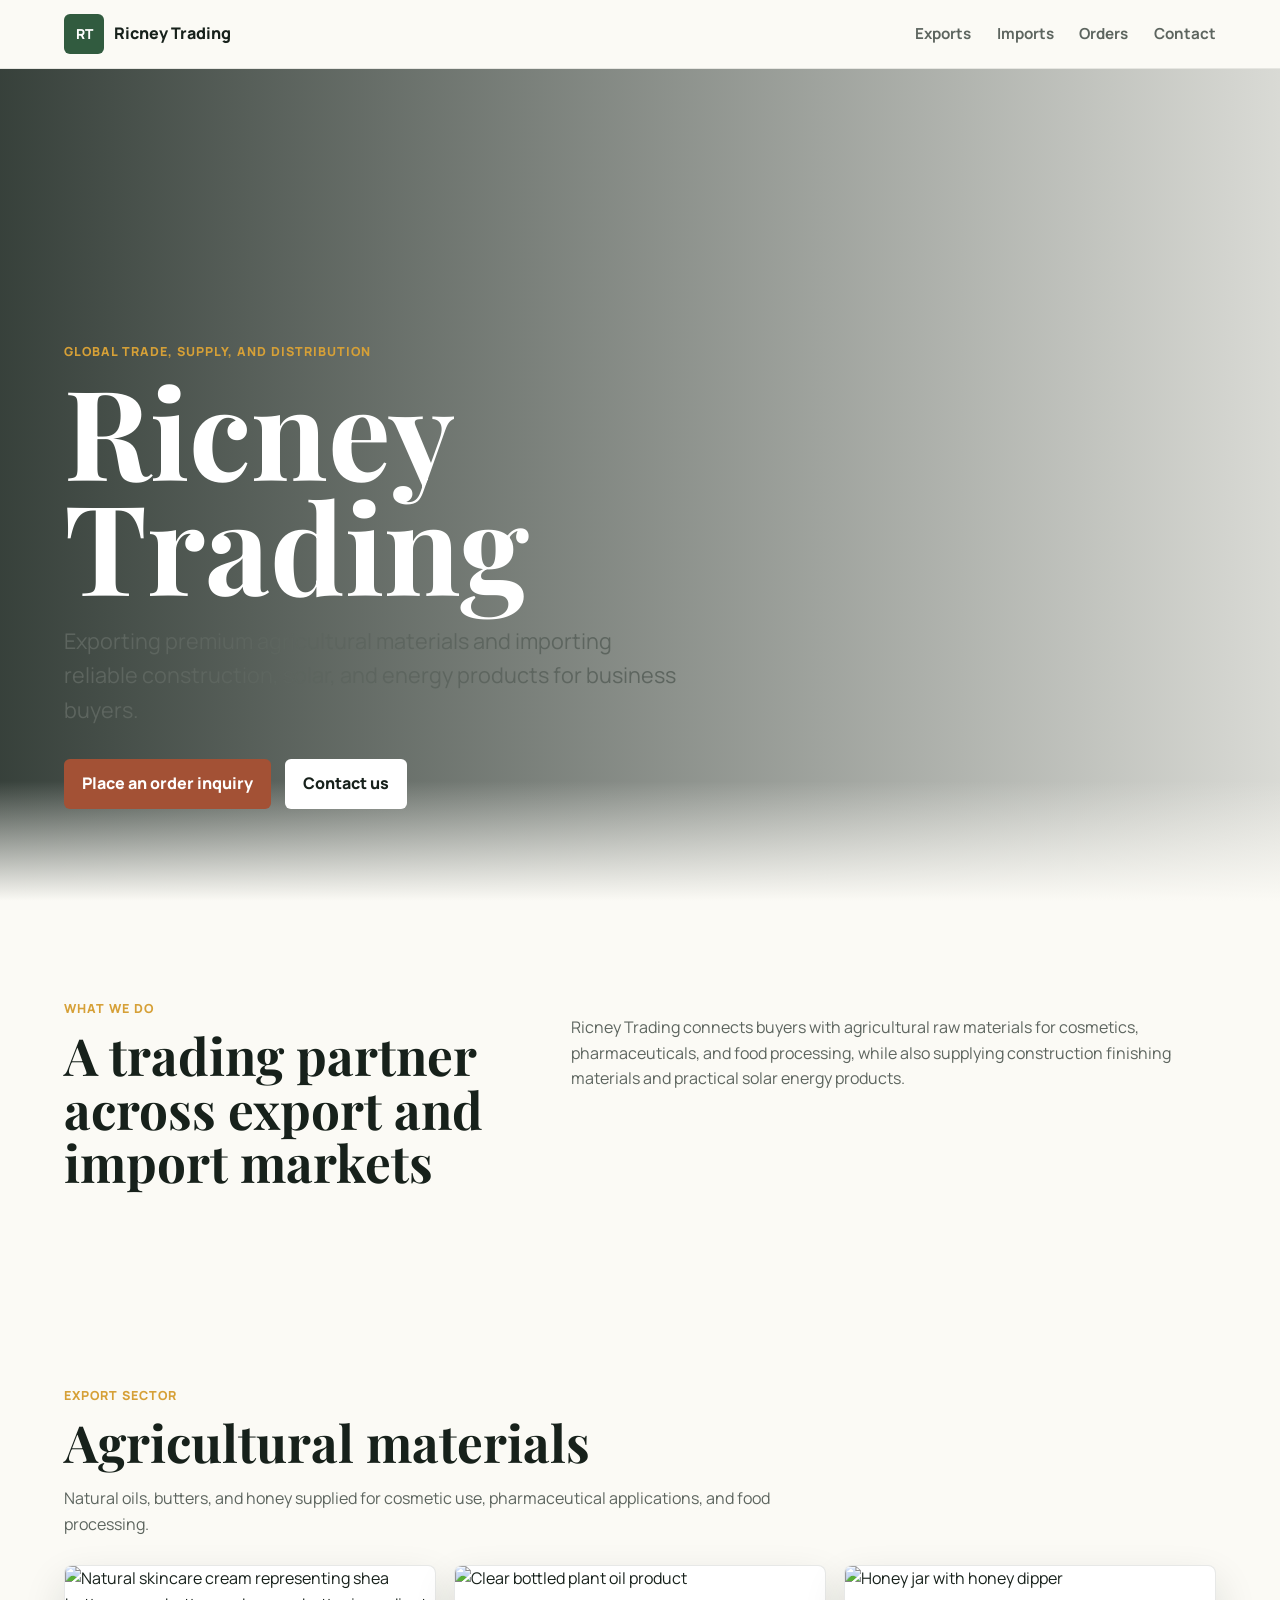
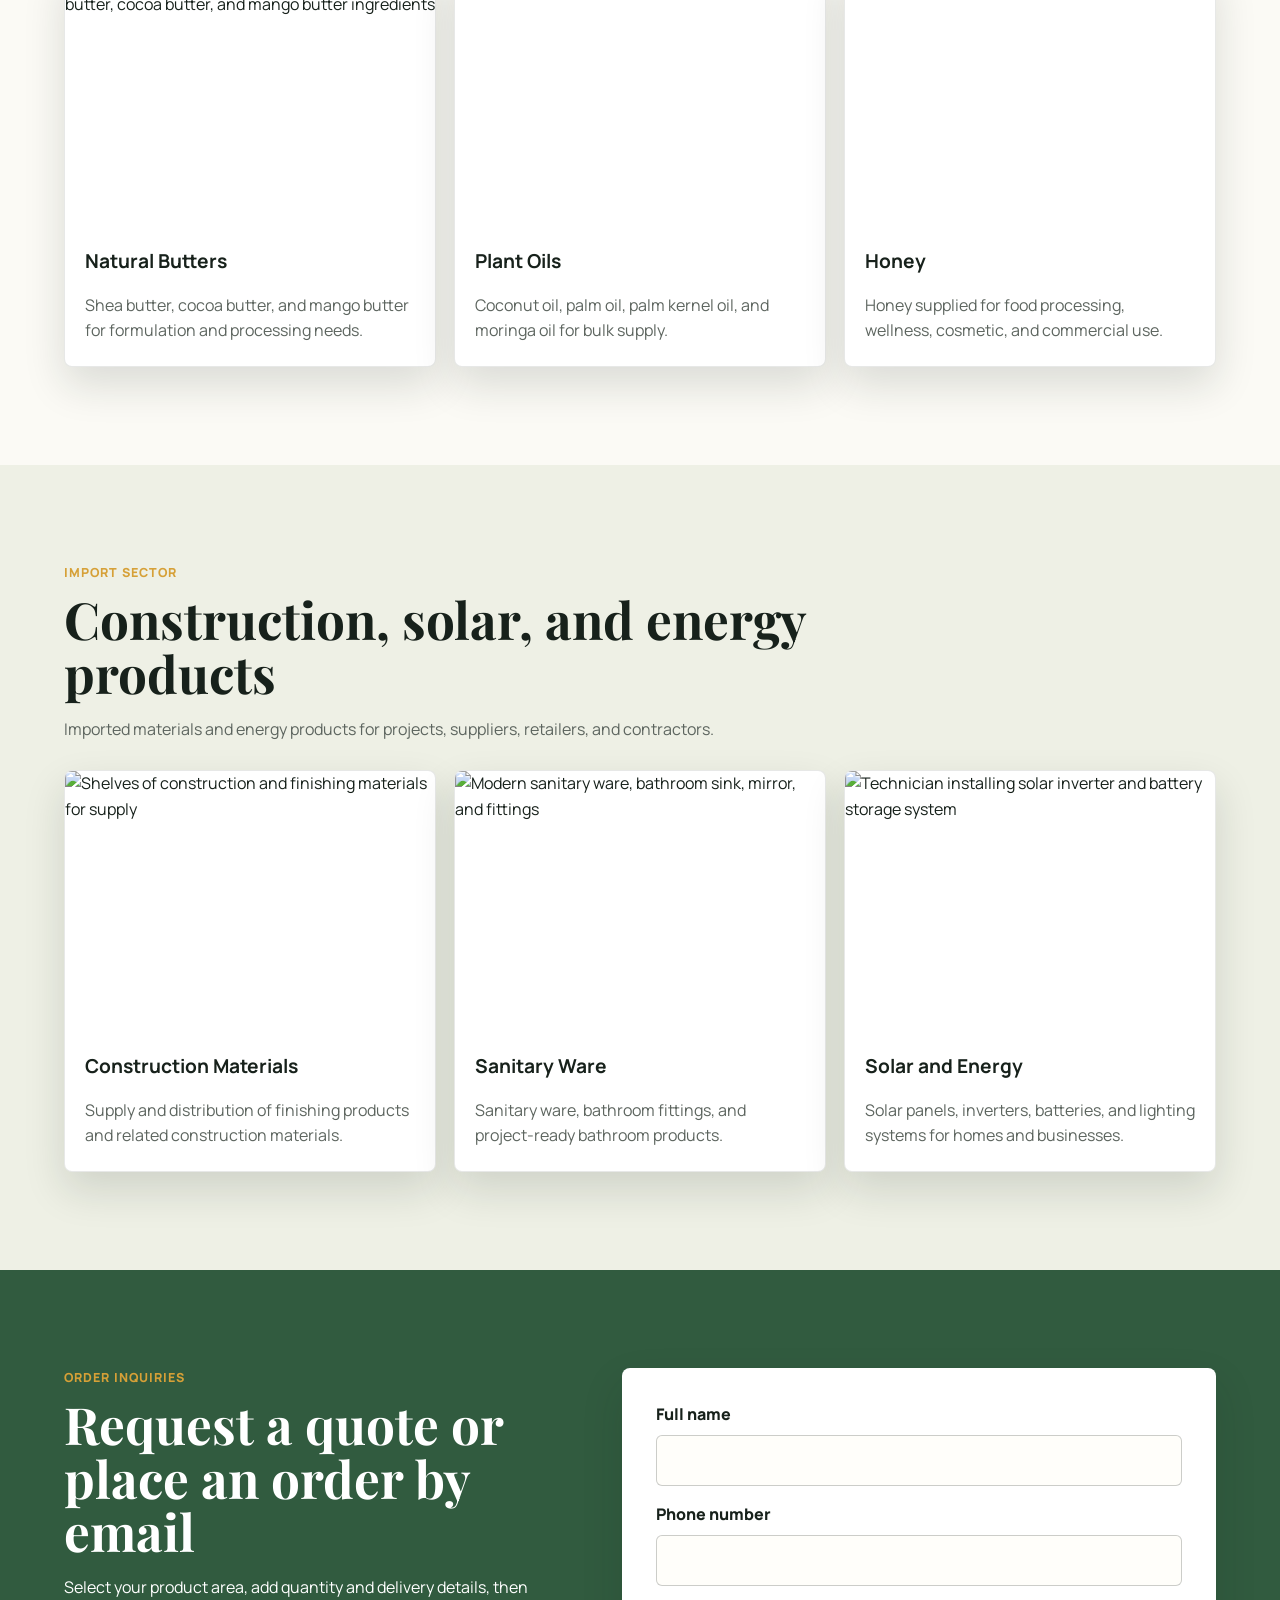
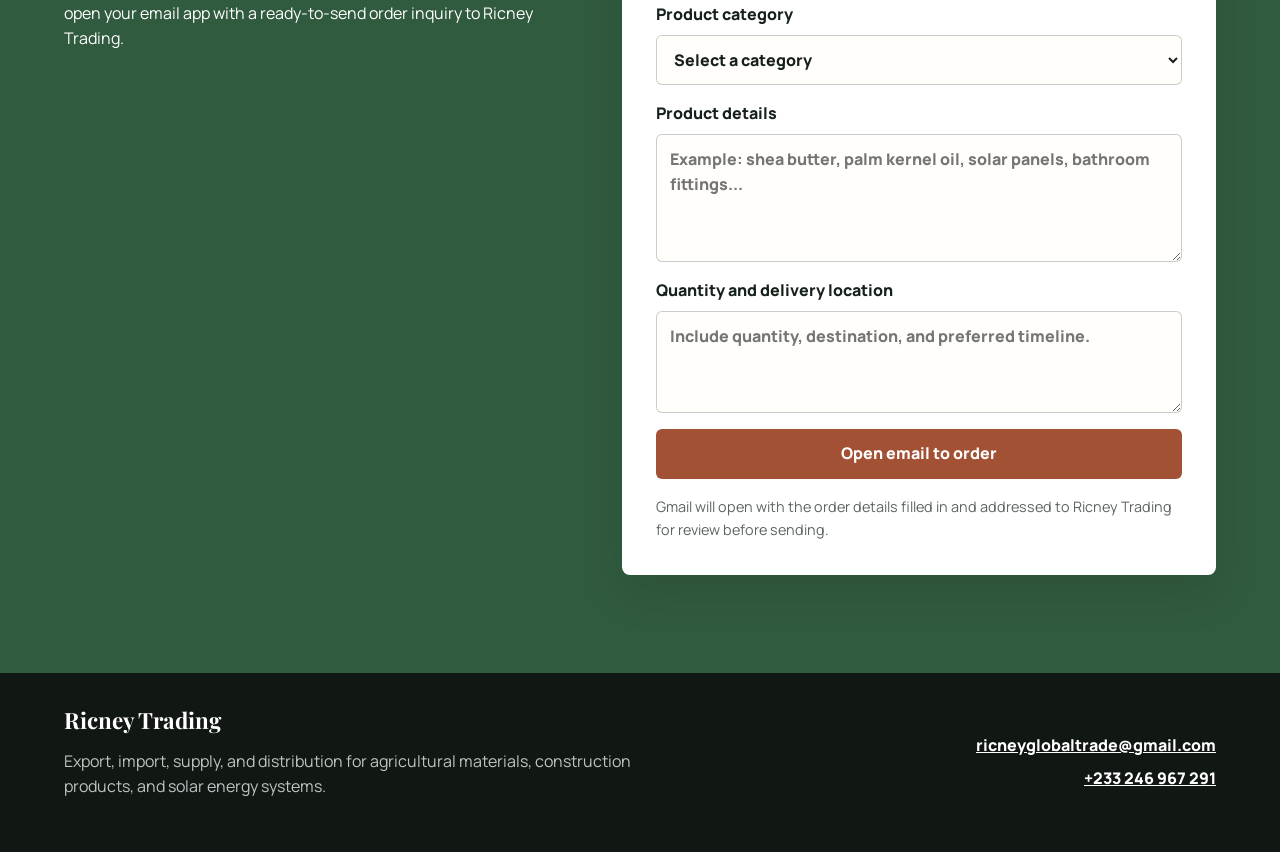
==== index.html @ be46fd71 "Add files via upload" ====
<!DOCTYPE html>
<html lang="en">
<head>
  <meta charset="UTF-8">
  <meta name="viewport" content="width=device-width, initial-scale=1.0">
  <title>Ricney Trading | Global Export and Import Supply</title>
  <meta name="description" content="Ricney Trading exports agricultural materials and imports construction, solar, and energy products. Contact us to place supply orders.">
  <link rel="preconnect" href="https://fonts.googleapis.com">
  <link rel="preconnect" href="https://fonts.gstatic.com" crossorigin>
  <link rel="preconnect" href="https://images.pexels.com">
  <link href="https://fonts.googleapis.com/css2?family=Manrope:wght@400;600;700;800&family=Playfair+Display:wght@700;800&display=swap" rel="stylesheet">
  <link rel="stylesheet" href="styles.css">
</head>
<body>
  <header class="site-header">
    <a class="brand" href="index.html#home" aria-label="Ricney Trading home">
      <span class="brand-mark">RT</span>
      <span>Ricney Trading</span>
    </a>
    <nav class="main-nav" aria-label="Primary navigation">
      <a href="index.html#exports">Exports</a>
      <a href="index.html#imports">Imports</a>
      <a href="index.html#orders">Orders</a>
      <a href="contact.html">Contact</a>
    </nav>
  </header>

  <main>
    <section class="hero" id="home">
      <div class="hero-media" aria-hidden="true"></div>
      <div class="hero-content">
        <p class="eyebrow">Global trade, supply, and distribution</p>
        <h1>Ricney Trading</h1>
        <p class="hero-copy">Exporting premium agricultural materials and importing reliable construction, solar, and energy products for business buyers.</p>
        <div class="hero-actions">
          <a class="button primary" href="#orders">Place an order inquiry</a>
          <a class="button secondary" href="contact.html">Contact us</a>
        </div>
      </div>
    </section>

    <section class="section intro" aria-labelledby="about-title">
      <div>
        <p class="eyebrow">What we do</p>
        <h2 id="about-title">A trading partner across export and import markets</h2>
      </div>
      <p>Ricney Trading connects buyers with agricultural raw materials for cosmetics, pharmaceuticals, and food processing, while also supplying construction finishing materials and practical solar energy products.</p>
    </section>

    <section class="section product-section" id="exports" aria-labelledby="exports-title">
      <div class="section-heading">
        <p class="eyebrow">Export sector</p>
        <h2 id="exports-title">Agricultural materials</h2>
        <p>Natural oils, butters, and honey supplied for cosmetic use, pharmaceutical applications, and food processing.</p>
      </div>
      <div class="product-grid">
        <article class="product-card">
          <img src="https://images.pexels.com/photos/7038144/pexels-photo-7038144.jpeg?auto=compress&cs=tinysrgb&w=900&h=650&fit=crop" alt="Natural skincare cream representing shea butter, cocoa butter, and mango butter ingredients">
          <h3>Natural Butters</h3>
          <p>Shea butter, cocoa butter, and mango butter for formulation and processing needs.</p>
        </article>
        <article class="product-card">
          <img class="product-image product-image-oil" src="assets/plant-oil.jpg" alt="Clear bottled plant oil product">
          <h3>Plant Oils</h3>
          <p>Coconut oil, palm oil, palm kernel oil, and moringa oil for bulk supply.</p>
        </article>
        <article class="product-card">
          <img class="product-image product-image-honey" src="assets/honey.jpg" alt="Honey jar with honey dipper">
          <h3>Honey</h3>
          <p>Honey supplied for food processing, wellness, cosmetic, and commercial use.</p>
        </article>
      </div>
    </section>

    <section class="section product-section import-band" id="imports" aria-labelledby="imports-title">
      <div class="section-heading">
        <p class="eyebrow">Import sector</p>
        <h2 id="imports-title">Construction, solar, and energy products</h2>
        <p>Imported materials and energy products for projects, suppliers, retailers, and contractors.</p>
      </div>
      <div class="product-grid">
        <article class="product-card">
          <img src="https://images.pexels.com/photos/10284048/pexels-photo-10284048.jpeg?auto=compress&cs=tinysrgb&w=900&h=650&fit=crop" alt="Shelves of construction and finishing materials for supply">
          <h3>Construction Materials</h3>
          <p>Supply and distribution of finishing products and related construction materials.</p>
        </article>
        <article class="product-card">
          <img src="https://images.pexels.com/photos/8134815/pexels-photo-8134815.jpeg?auto=compress&cs=tinysrgb&w=900&h=650&fit=crop" alt="Modern sanitary ware, bathroom sink, mirror, and fittings">
          <h3>Sanitary Ware</h3>
          <p>Sanitary ware, bathroom fittings, and project-ready bathroom products.</p>
        </article>
        <article class="product-card">
          <img src="https://images.pexels.com/photos/33751638/pexels-photo-33751638.jpeg?auto=compress&cs=tinysrgb&w=900&h=650&fit=crop" alt="Technician installing solar inverter and battery storage system">
          <h3>Solar and Energy</h3>
          <p>Solar panels, inverters, batteries, and lighting systems for homes and businesses.</p>
        </article>
      </div>
    </section>

    <section class="section order-section" id="orders" aria-labelledby="orders-title">
      <div class="order-copy">
        <p class="eyebrow">Order inquiries</p>
        <h2 id="orders-title">Request a quote or place an order by email</h2>
        <p>Select your product area, add quantity and delivery details, then open your email app with a ready-to-send order inquiry to Ricney Trading.</p>
      </div>
      <form class="order-form" id="orderForm">
        <label>
          Full name
          <input type="text" id="customerName" name="customerName" autocomplete="name" required>
        </label>
        <label>
          Phone number
          <input type="tel" id="customerPhone" name="customerPhone" autocomplete="tel" required>
        </label>
        <label>
          Product category
          <select id="productCategory" name="productCategory" required>
            <option value="">Select a category</option>
            <option>Agricultural exports</option>
            <option>Construction materials</option>
            <option>Solar and energy products</option>
          </select>
        </label>
        <label>
          Product details
          <textarea id="productDetails" name="productDetails" rows="4" placeholder="Example: shea butter, palm kernel oil, solar panels, bathroom fittings..." required></textarea>
        </label>
        <label>
          Quantity and delivery location
          <textarea id="deliveryDetails" name="deliveryDetails" rows="3" placeholder="Include quantity, destination, and preferred timeline." required></textarea>
        </label>
        <button class="button primary form-button" type="submit">Open email to order</button>
        <p class="form-note">Gmail will open with the order details filled in and addressed to Ricney Trading for review before sending.</p>
      </form>
    </section>
  </main>

  <footer class="site-footer">
    <div>
      <h2>Ricney Trading</h2>
      <p>Export, import, supply, and distribution for agricultural materials, construction products, and solar energy systems.</p>
    </div>
    <address class="footer-contact">
      <a href="mailto:ricneyglobaltrade@gmail.com">ricneyglobaltrade@gmail.com</a>
      <a href="tel:+233246967291">+233 246 967 291</a>
    </address>
  </footer>

  <script src="script.js"></script>
</body>
</html>
---- styles.css ----
:root {
  --ink: #17211b;
  --muted: #5d655f;
  --paper: #fbfaf5;
  --soft: #eef0e5;
  --leaf: #315b3f;
  --sun: #d6a037;
  --clay: #a35135;
  --aqua: #2f6f73;
  --white: #ffffff;
  --shadow: 0 18px 42px rgba(23, 33, 27, 0.14);
}

* {
  box-sizing: border-box;
}

html {
  scroll-behavior: smooth;
}

body {
  margin: 0;
  font-family: "Manrope", Arial, Helvetica, sans-serif;
  color: var(--ink);
  background: var(--paper);
  line-height: 1.6;
}

img {
  display: block;
  width: 100%;
}

a {
  color: inherit;
}

.site-header {
  position: sticky;
  top: 0;
  z-index: 10;
  display: flex;
  align-items: center;
  justify-content: space-between;
  gap: 24px;
  padding: 14px clamp(18px, 5vw, 72px);
  background: rgba(251, 250, 245, 0.92);
  border-bottom: 1px solid rgba(23, 33, 27, 0.09);
  backdrop-filter: blur(16px);
}

.brand {
  display: inline-flex;
  align-items: center;
  gap: 10px;
  font-weight: 800;
  letter-spacing: 0;
  text-decoration: none;
}

.brand-mark {
  display: grid;
  width: 40px;
  height: 40px;
  place-items: center;
  color: var(--white);
  background: var(--leaf);
  border-radius: 6px;
  font-size: 0.86rem;
  letter-spacing: 0;
}

.main-nav {
  display: flex;
  flex-wrap: wrap;
  justify-content: flex-end;
  gap: clamp(12px, 2vw, 28px);
  font-size: 0.95rem;
  font-weight: 700;
}

.main-nav a {
  text-decoration: none;
  color: var(--muted);
}

.main-nav a:hover {
  color: var(--leaf);
}

.main-nav a[aria-current="page"] {
  color: var(--leaf);
}

.hero {
  position: relative;
  min-height: calc(100vh - 68px);
  display: grid;
  align-items: end;
  padding: clamp(80px, 12vw, 140px) clamp(18px, 5vw, 72px) clamp(48px, 8vw, 92px);
  overflow: hidden;
  isolation: isolate;
}

.hero-media {
  position: absolute;
  inset: 0;
  z-index: -2;
  background:
    linear-gradient(90deg, rgba(12, 24, 18, 0.82), rgba(12, 24, 18, 0.48), rgba(12, 24, 18, 0.14)),
    url("https://images.pexels.com/photos/12999283/pexels-photo-12999283.jpeg?auto=compress&cs=tinysrgb&w=1800&h=1100&fit=crop") center/cover;
}

.hero::after {
  content: "";
  position: absolute;
  left: 0;
  right: 0;
  bottom: 0;
  z-index: -1;
  height: 120px;
  background: linear-gradient(0deg, var(--paper), rgba(251, 250, 245, 0));
}

.hero-content {
  width: min(720px, 100%);
  color: var(--white);
}

.eyebrow {
  margin: 0 0 10px;
  color: var(--sun);
  font-size: 0.78rem;
  font-weight: 800;
  letter-spacing: 0.08em;
  text-transform: uppercase;
}

.hero h1 {
  margin: 0;
  font-family: "Playfair Display", Georgia, serif;
  font-size: clamp(3.4rem, 10vw, 7.8rem);
  line-height: 0.92;
  letter-spacing: 0;
}

.hero-copy {
  max-width: 620px;
  margin: 22px 0 0;
  font-size: clamp(1.05rem, 2vw, 1.35rem);
}

.hero-actions {
  display: flex;
  flex-wrap: wrap;
  gap: 14px;
  margin-top: 32px;
}

.button {
  display: inline-flex;
  align-items: center;
  justify-content: center;
  min-height: 48px;
  padding: 12px 18px;
  border: 0;
  border-radius: 6px;
  font: inherit;
  font-weight: 800;
  text-decoration: none;
  cursor: pointer;
}

.button.primary {
  color: var(--white);
  background: var(--clay);
}

.button.secondary {
  color: var(--ink);
  background: var(--white);
}

.button.secondary.dark {
  color: var(--white);
  background: var(--leaf);
}

.button:hover {
  transform: translateY(-1px);
}

.section {
  padding: clamp(56px, 8vw, 98px) clamp(18px, 5vw, 72px);
}

.intro {
  display: grid;
  grid-template-columns: minmax(240px, 0.8fr) minmax(280px, 1.2fr);
  gap: clamp(28px, 6vw, 84px);
  align-items: start;
}

h2 {
  margin: 0;
  font-family: "Playfair Display", Georgia, serif;
  font-size: clamp(2rem, 4vw, 3.6rem);
  line-height: 1.05;
  letter-spacing: 0;
}

h3 {
  margin: 0;
  letter-spacing: 0;
  font-size: 1.2rem;
}

p {
  color: var(--muted);
}

.section-heading {
  max-width: 780px;
  margin-bottom: 28px;
}

.product-grid {
  display: grid;
  grid-template-columns: repeat(3, minmax(0, 1fr));
  gap: 18px;
}

.product-card {
  position: relative;
  overflow: hidden;
  background: var(--white);
  border: 1px solid rgba(23, 33, 27, 0.1);
  border-radius: 8px;
  box-shadow: var(--shadow);
  transition: transform 180ms ease, box-shadow 180ms ease, border-color 180ms ease;
}

.product-card::after {
  content: "";
  position: absolute;
  inset: 0;
  pointer-events: none;
  background: linear-gradient(180deg, rgba(214, 160, 55, 0), rgba(214, 160, 55, 0.14));
  opacity: 0;
  transition: opacity 180ms ease;
}

.product-card img {
  height: 260px;
  object-fit: cover;
  transition: transform 220ms ease, filter 220ms ease;
}

.product-image-oil {
  object-position: center 58%;
}

.product-image-honey {
  object-position: center center;
}

.product-card:hover,
.product-card:focus-within {
  border-color: rgba(214, 160, 55, 0.65);
  box-shadow: 0 24px 58px rgba(23, 33, 27, 0.2);
  transform: translateY(-8px);
}

.product-card:hover::after,
.product-card:focus-within::after {
  opacity: 1;
}

.product-card:hover img,
.product-card:focus-within img {
  filter: saturate(1.08) contrast(1.04);
  transform: scale(1.055);
}

.product-card h3,
.product-card p {
  padding-inline: 20px;
}

.product-card h3 {
  padding-top: 20px;
}

.product-card p {
  margin-bottom: 22px;
}

.import-band {
  background: var(--soft);
}

.contact-hero {
  min-height: 420px;
  display: grid;
  align-items: end;
  padding: clamp(76px, 11vw, 130px) clamp(18px, 5vw, 72px) clamp(48px, 7vw, 82px);
  background:
    linear-gradient(90deg, rgba(12, 24, 18, 0.84), rgba(12, 24, 18, 0.5)),
    url("https://images.pexels.com/photos/6169660/pexels-photo-6169660.jpeg?auto=compress&cs=tinysrgb&w=1800&h=900&fit=crop") center/cover;
}

.contact-hero-copy {
  width: min(780px, 100%);
  color: var(--white);
}

.contact-hero h1 {
  margin: 0;
  font-family: "Playfair Display", Georgia, serif;
  font-size: clamp(3rem, 8vw, 6.5rem);
  line-height: 0.96;
  letter-spacing: 0;
}

.contact-hero p:not(.eyebrow) {
  max-width: 680px;
  color: rgba(255, 255, 255, 0.84);
  font-size: clamp(1rem, 2vw, 1.25rem);
}

.contact-section {
  background: var(--paper);
}

.contact-grid {
  display: grid;
  grid-template-columns: repeat(3, minmax(0, 1fr));
  gap: 18px;
}

.contact-card {
  display: grid;
  align-content: start;
  gap: 14px;
  padding: clamp(22px, 4vw, 34px);
  background: var(--white);
  border: 1px solid rgba(23, 33, 27, 0.1);
  border-radius: 8px;
  box-shadow: var(--shadow);
}

.contact-card p {
  margin: 0;
}

.contact-icon {
  display: grid;
  width: 54px;
  height: 54px;
  place-items: center;
  color: var(--white);
  background: var(--aqua);
  border-radius: 8px;
  font-size: 1.35rem;
  font-weight: 800;
}

.contact-card-wide .contact-icon {
  background: var(--clay);
}

.order-section {
  display: grid;
  grid-template-columns: minmax(260px, 0.9fr) minmax(300px, 1.1fr);
  gap: clamp(24px, 6vw, 72px);
  align-items: start;
  background: var(--leaf);
}

.order-section h2,
.order-section .order-copy p:not(.eyebrow) {
  color: var(--white);
}

.order-form {
  display: grid;
  gap: 16px;
  padding: clamp(20px, 4vw, 34px);
  background: var(--white);
  border-radius: 8px;
  box-shadow: var(--shadow);
}

label {
  display: grid;
  gap: 7px;
  color: var(--ink);
  font-weight: 800;
}

input,
select,
textarea {
  width: 100%;
  min-height: 46px;
  padding: 12px 13px;
  border: 1px solid rgba(23, 33, 27, 0.22);
  border-radius: 6px;
  color: var(--ink);
  background: #fffefa;
  font: inherit;
}

textarea {
  resize: vertical;
}

input:focus,
select:focus,
textarea:focus {
  outline: 3px solid rgba(214, 160, 55, 0.36);
  border-color: var(--sun);
}

.form-button {
  width: 100%;
}

.form-note {
  margin: 0;
  font-size: 0.9rem;
}

.site-footer {
  display: flex;
  justify-content: space-between;
  gap: 28px;
  padding: 36px clamp(18px, 5vw, 72px);
  color: var(--white);
  background: #111713;
}

.site-footer h2 {
  font-size: 1.4rem;
}

.site-footer p {
  max-width: 620px;
  color: rgba(255, 255, 255, 0.74);
}

address {
  display: grid;
  gap: 8px;
  align-content: start;
  font-style: normal;
  font-weight: 800;
}

address a {
  color: var(--white);
}

.footer-contact {
  align-self: center;
  text-align: right;
}

.footer-link {
  align-self: center;
  color: var(--white);
  font-weight: 800;
}

@media (max-width: 860px) {
  .site-header,
  .site-footer {
    align-items: flex-start;
    flex-direction: column;
  }

  .main-nav {
    justify-content: flex-start;
  }

  .footer-contact {
    text-align: left;
  }

  .intro,
  .order-section,
  .contact-grid {
    grid-template-columns: 1fr;
  }

  .product-grid {
    grid-template-columns: 1fr;
  }

  .hero {
    min-height: 760px;
  }

}

@media (max-width: 520px) {
  .hero-actions,
  .button {
    width: 100%;
  }

  .hero h1 {
    font-size: clamp(3rem, 18vw, 4.4rem);
  }

  .product-card img {
    height: 220px;
  }
}
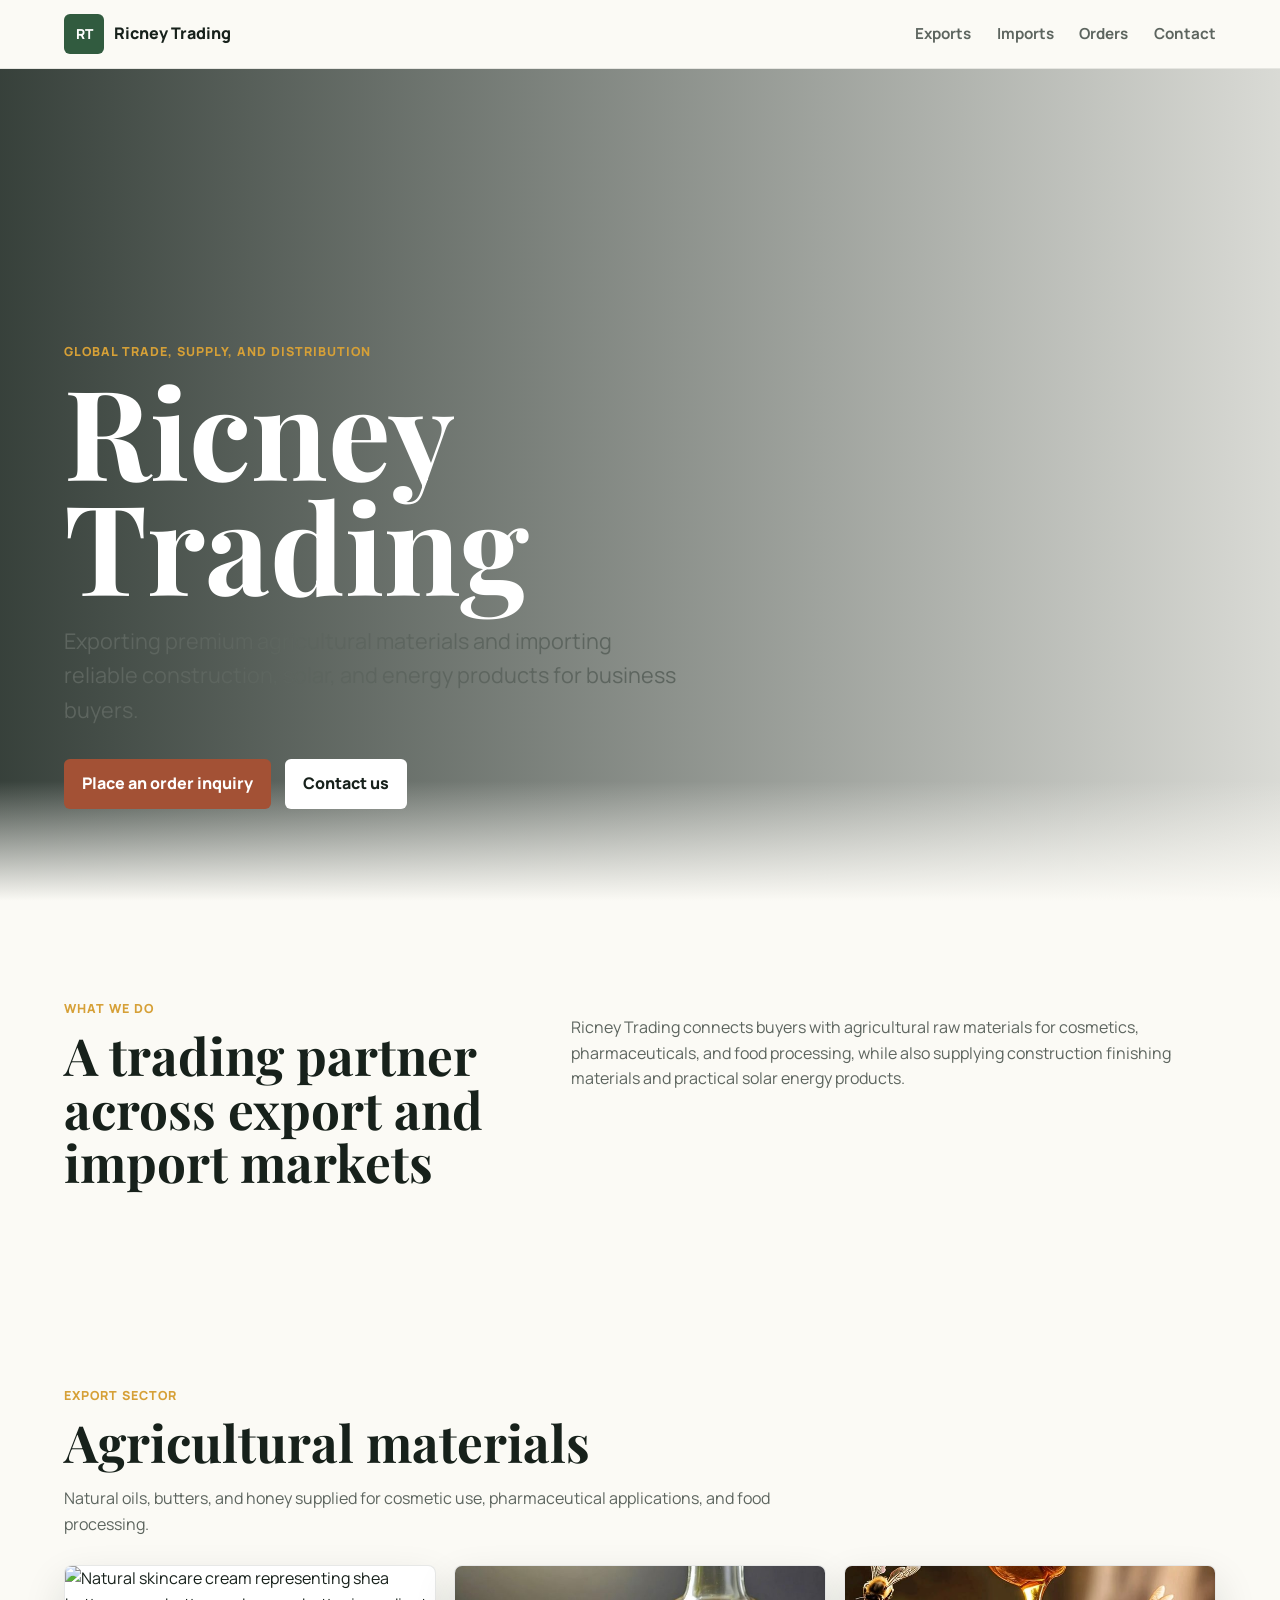
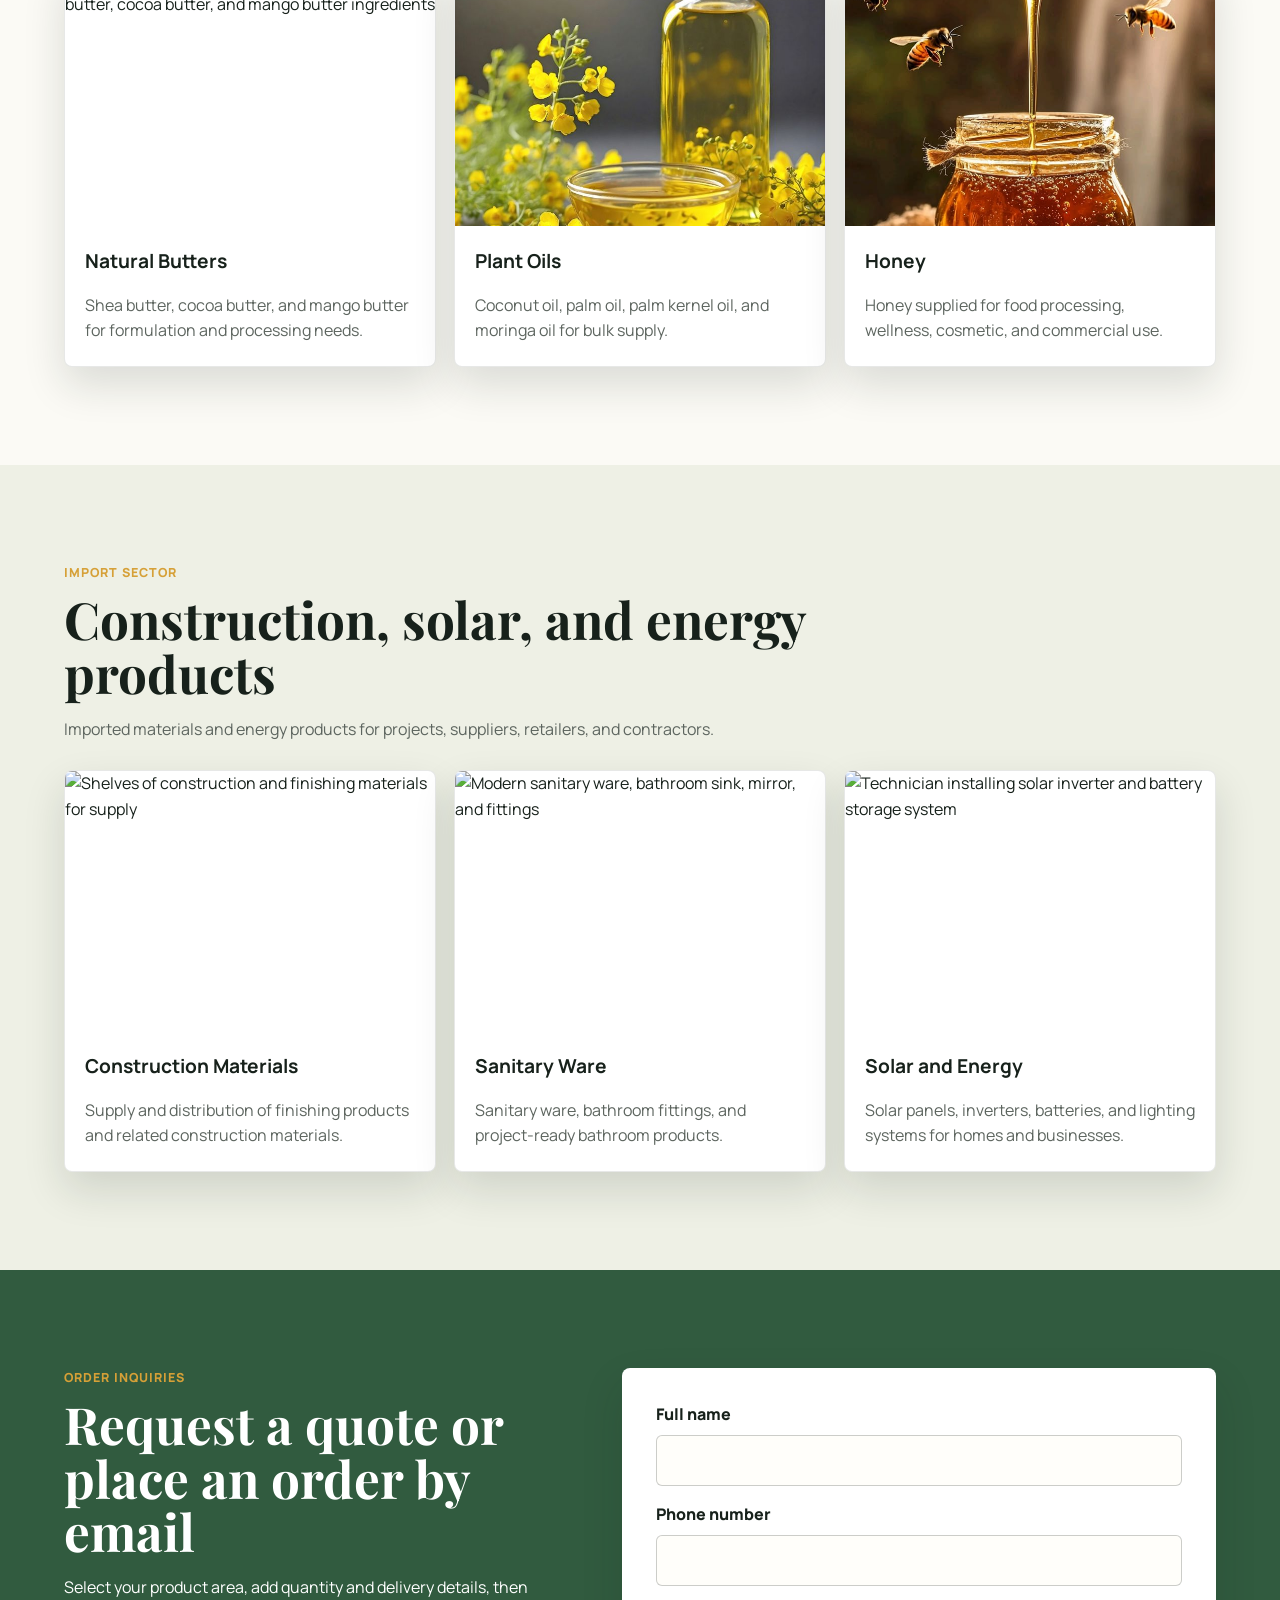
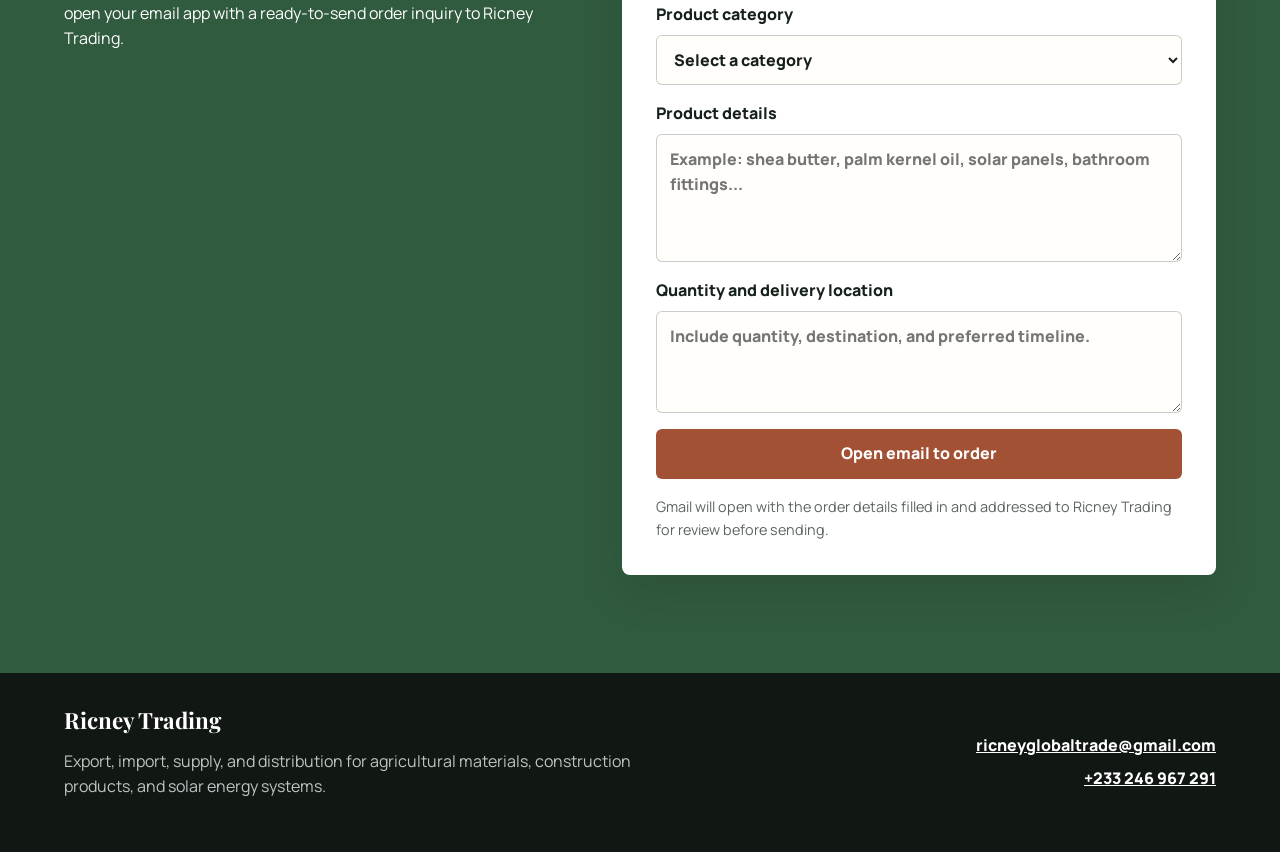
==== commit 1195c9f1: "Update index.html" ====
--- a/index.html
+++ b/index.html
@@ -60,12 +60,12 @@
           <p>Shea butter, cocoa butter, and mango butter for formulation and processing needs.</p>
         </article>
         <article class="product-card">
-          <img class="product-image product-image-oil" src="assets/plant-oil.jpg" alt="Clear bottled plant oil product">
+          <img class="product-image product-image-oil" src="plant-oil.jpg" alt="Clear bottled plant oil product">
           <h3>Plant Oils</h3>
           <p>Coconut oil, palm oil, palm kernel oil, and moringa oil for bulk supply.</p>
         </article>
         <article class="product-card">
-          <img class="product-image product-image-honey" src="assets/honey.jpg" alt="Honey jar with honey dipper">
+          <img class="product-image product-image-honey" src="honey.jpg" alt="Honey jar with honey dipper">
           <h3>Honey</h3>
           <p>Honey supplied for food processing, wellness, cosmetic, and commercial use.</p>
         </article>
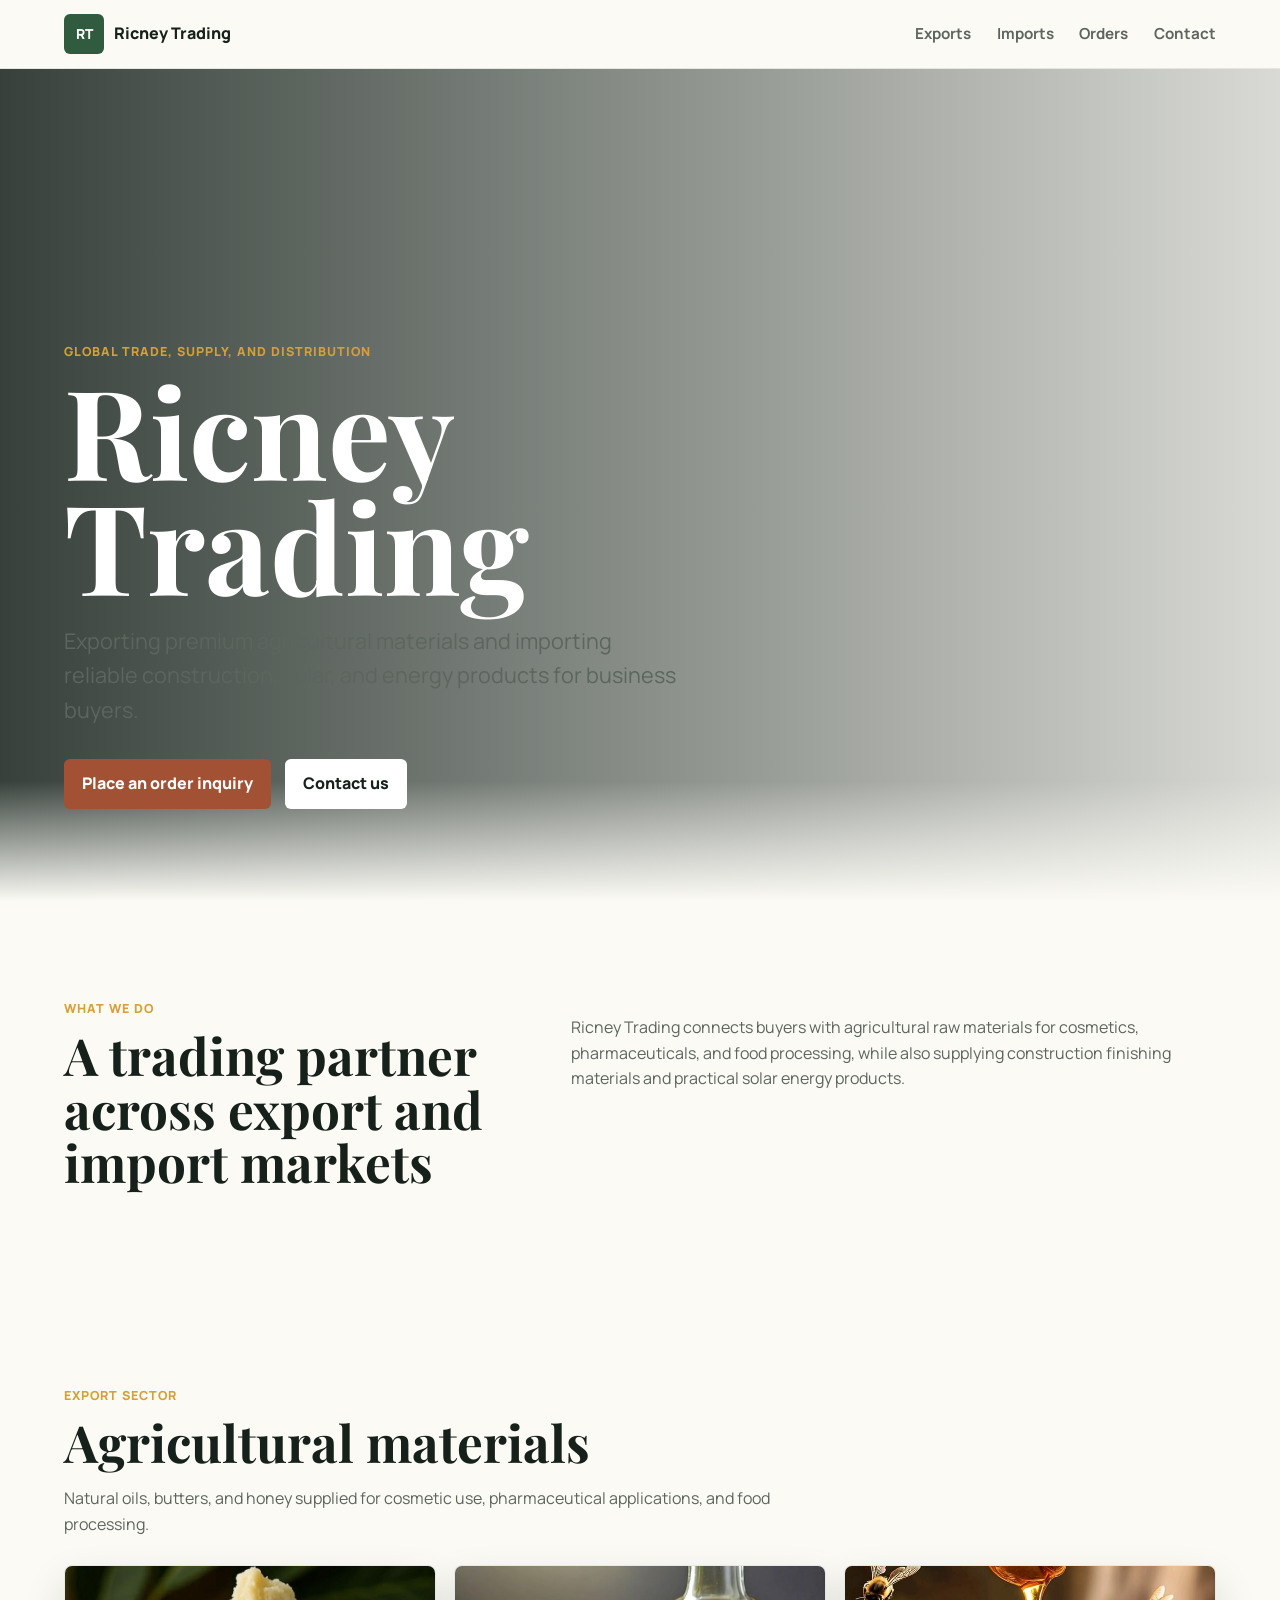
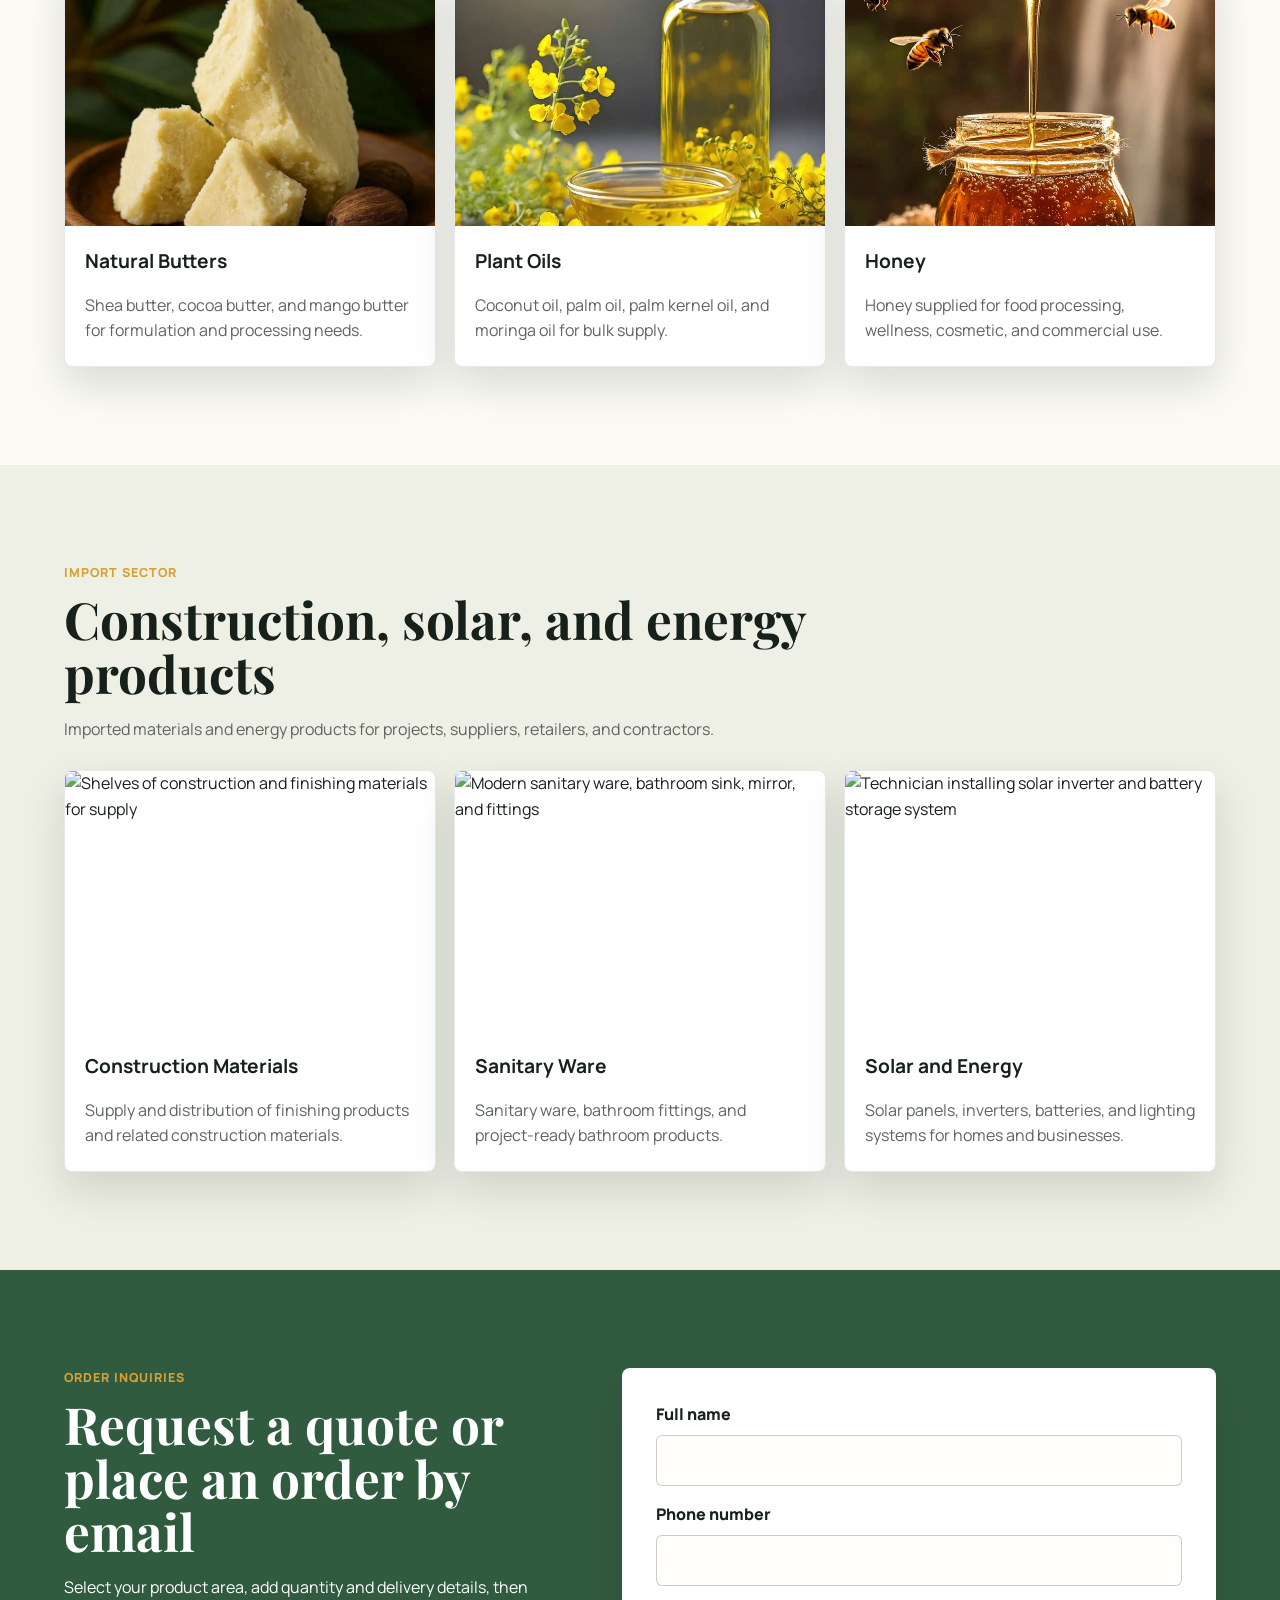
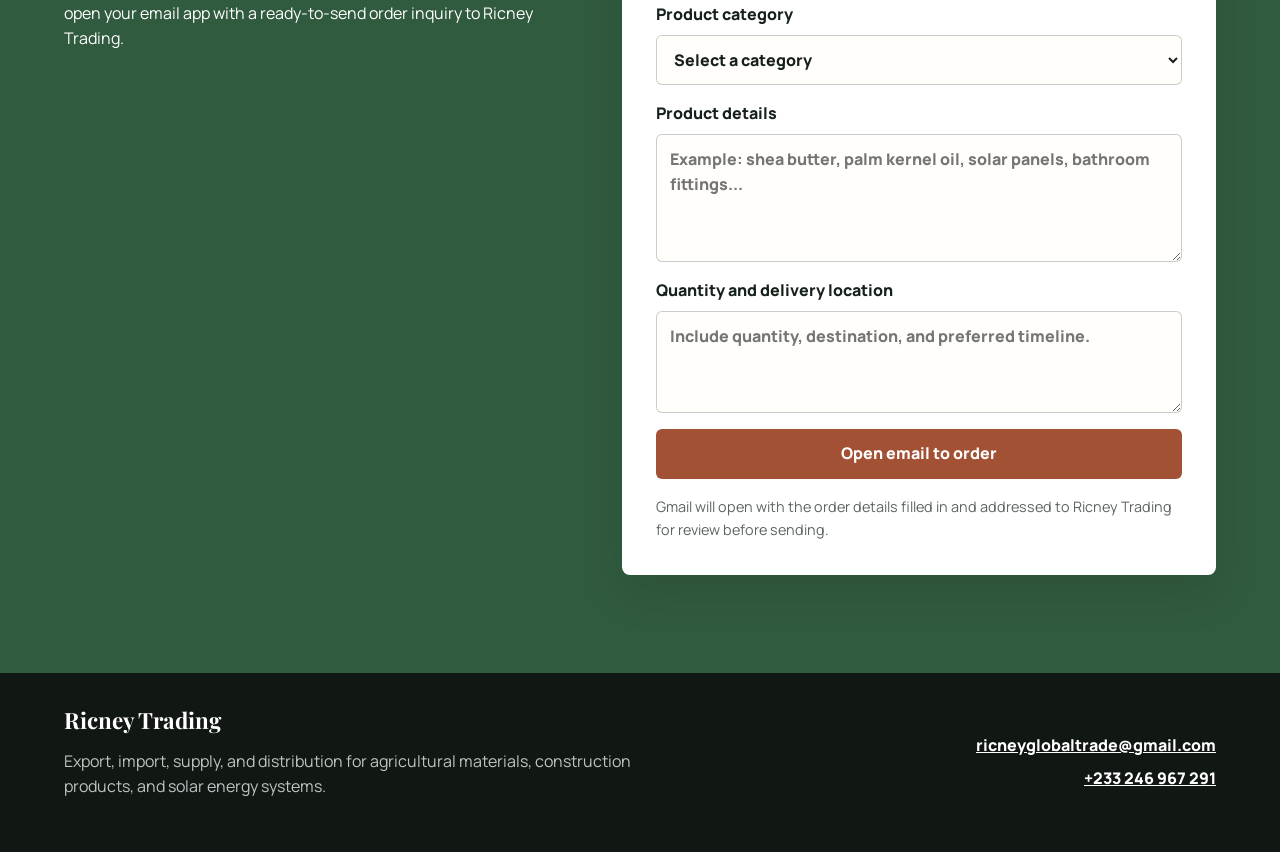
==== commit fa28f7b5: "Update natural butter product image" ====
--- a/index.html
+++ b/index.html
@@ -55,7 +55,7 @@
       </div>
       <div class="product-grid">
         <article class="product-card">
-          <img src="https://images.pexels.com/photos/7038144/pexels-photo-7038144.jpeg?auto=compress&cs=tinysrgb&w=900&h=650&fit=crop" alt="Natural skincare cream representing shea butter, cocoa butter, and mango butter ingredients">
+          <img class="product-image product-image-butter" src="natural-butter.jpg" alt="Natural butter pieces on a wooden plate">
           <h3>Natural Butters</h3>
           <p>Shea butter, cocoa butter, and mango butter for formulation and processing needs.</p>
         </article>
--- a/styles.css
+++ b/styles.css
@@ -257,6 +257,10 @@
   transition: transform 220ms ease, filter 220ms ease;
 }
 
+.product-image-butter {
+  object-position: center 52%;
+}
+
 .product-image-oil {
   object-position: center 58%;
 }
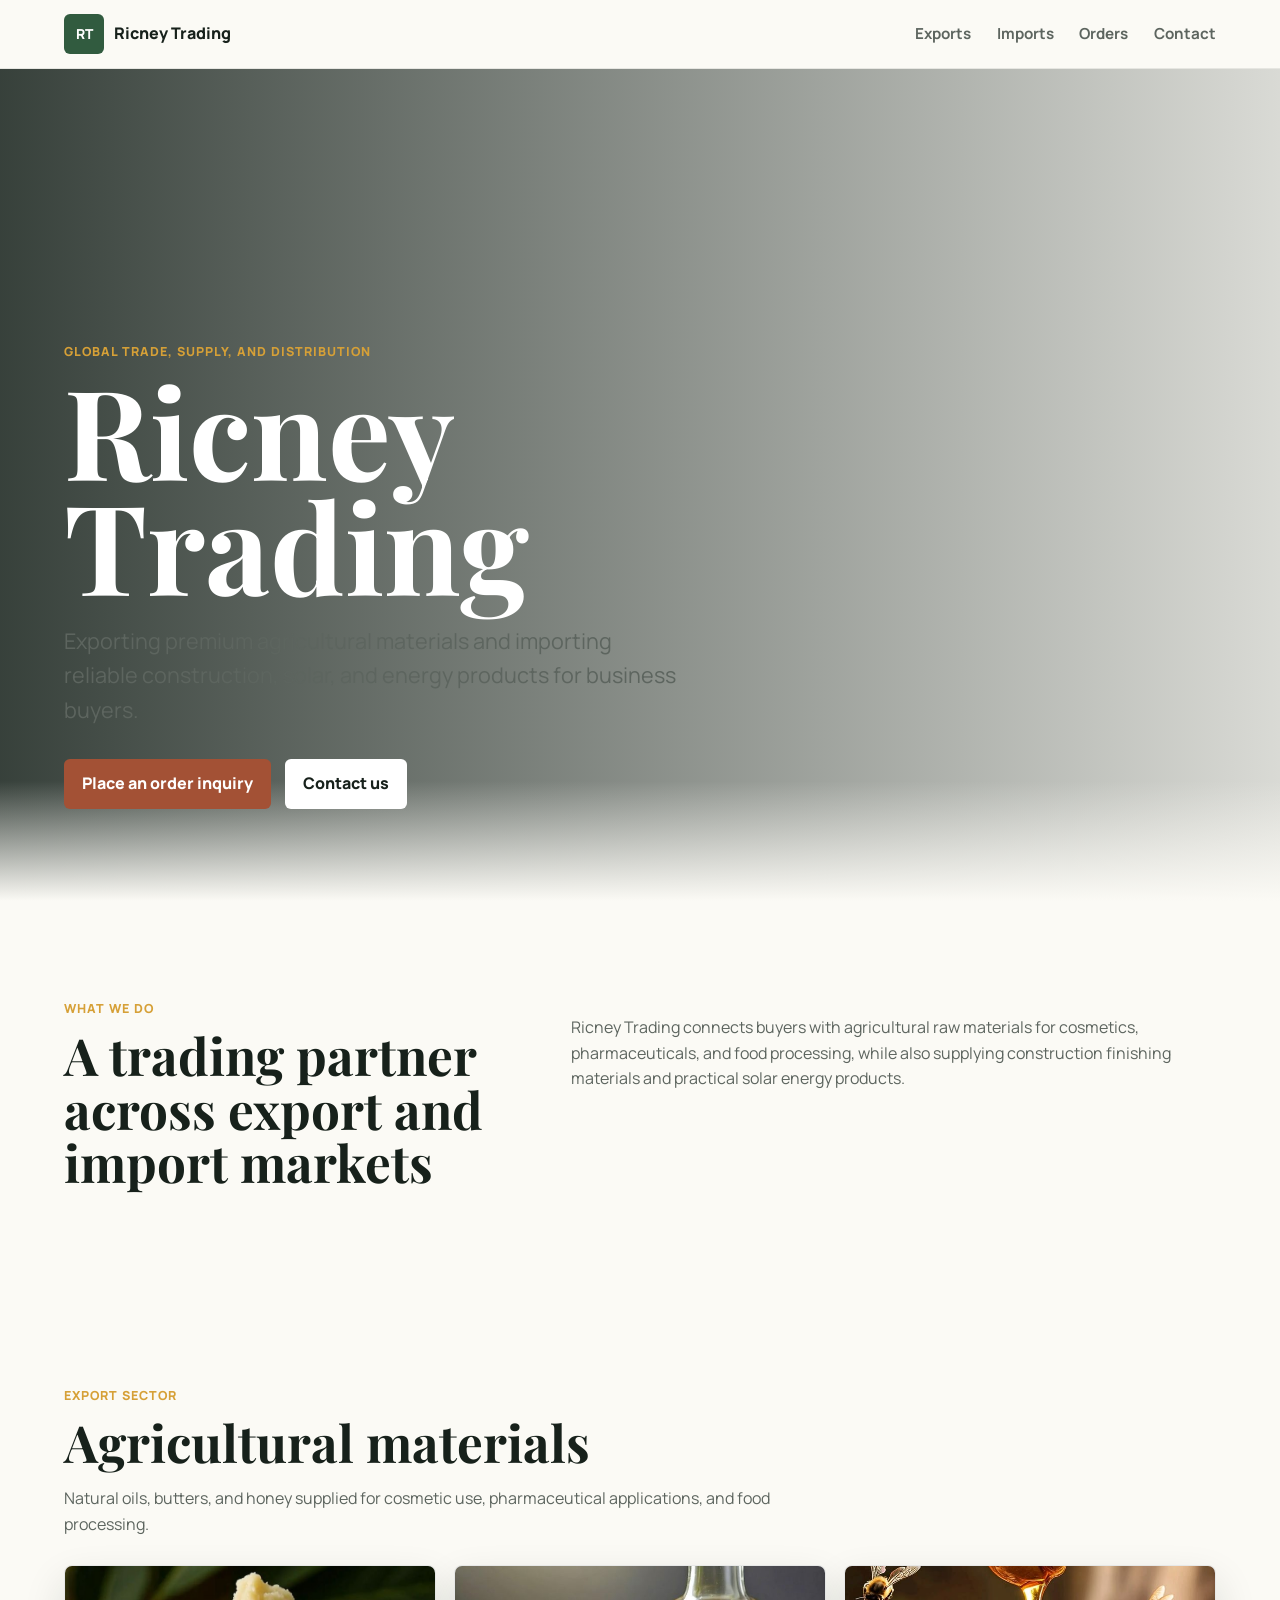
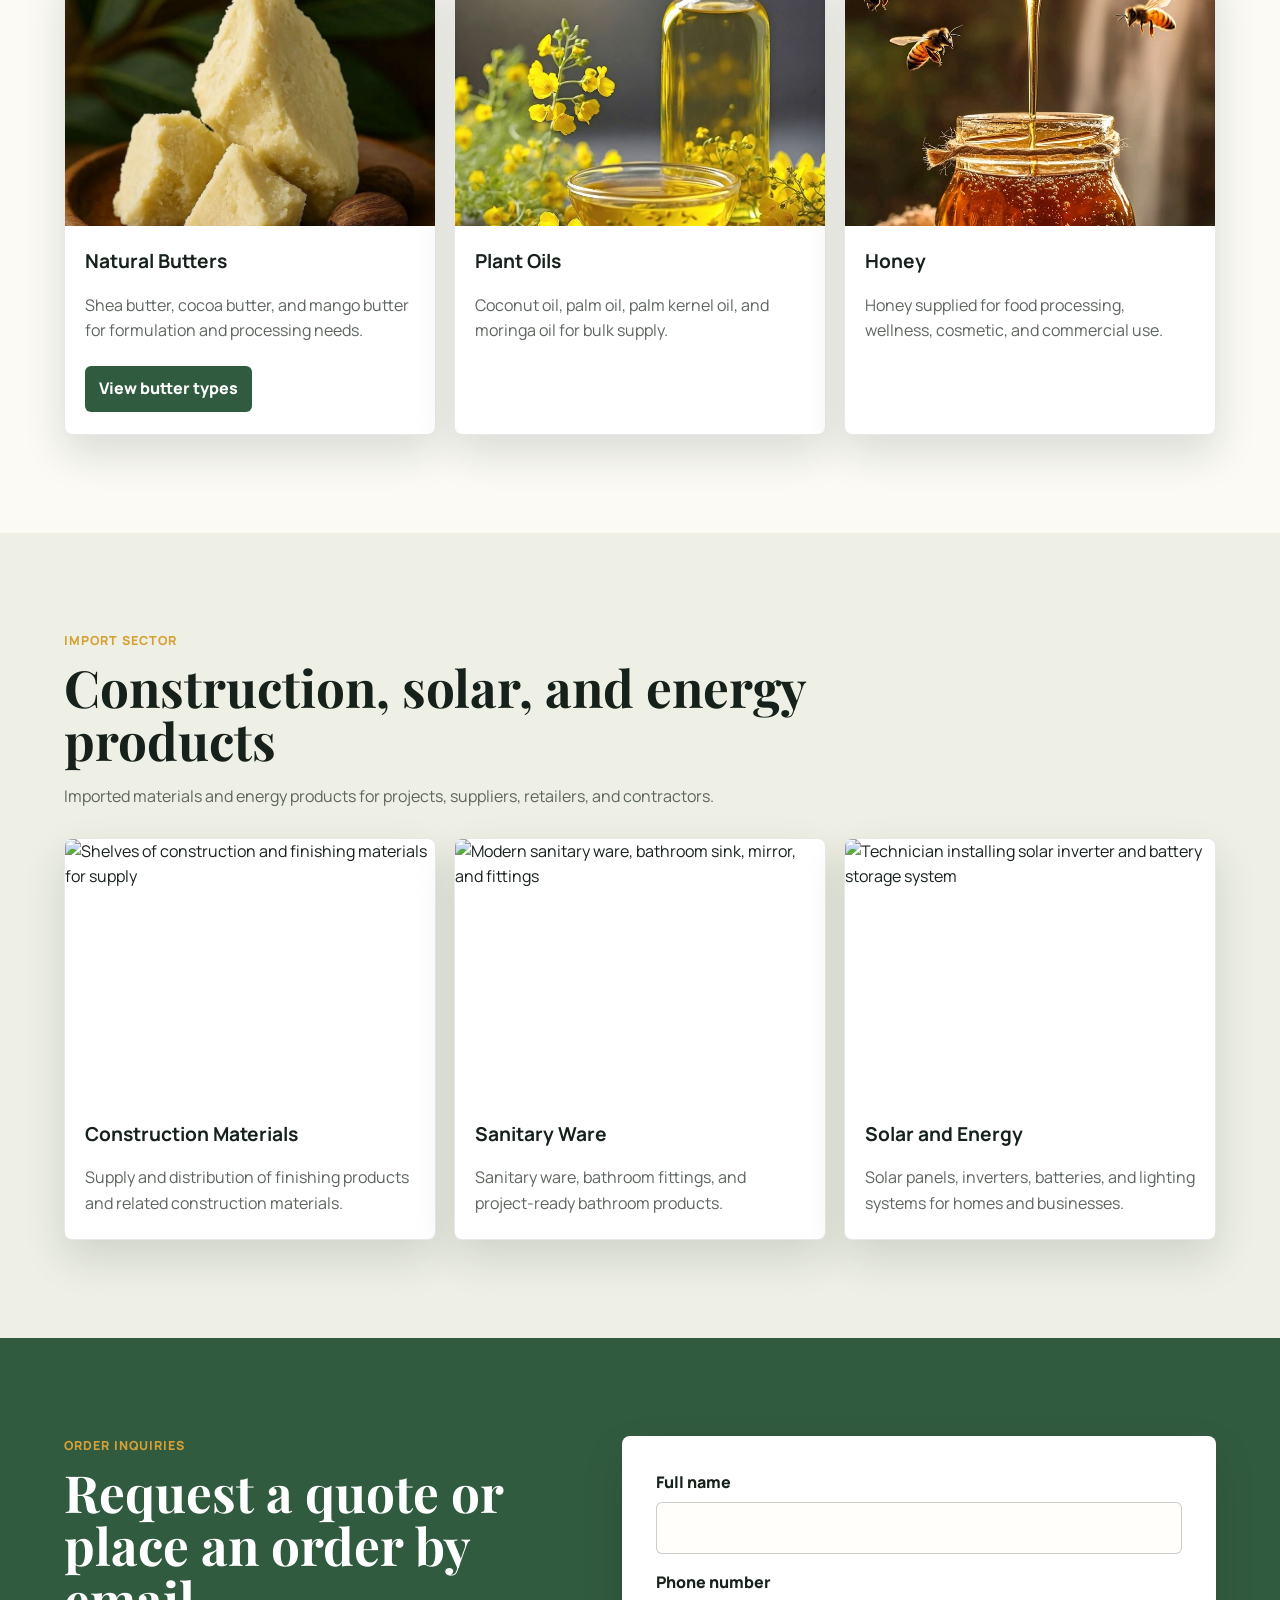
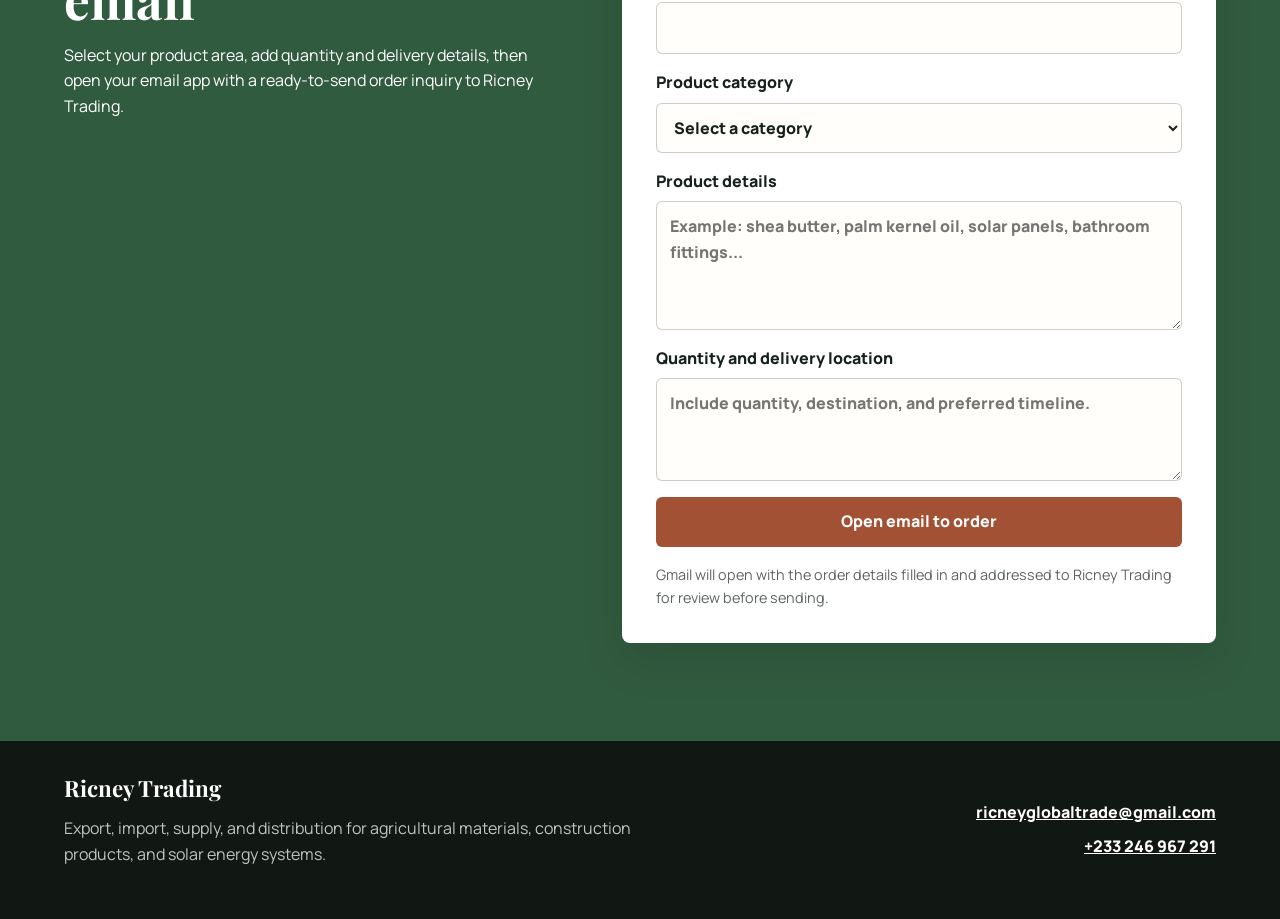
==== commit e6a7abac: "Add natural butters showcase page" ====
--- a/index.html
+++ b/index.html
@@ -54,11 +54,12 @@
         <p>Natural oils, butters, and honey supplied for cosmetic use, pharmaceutical applications, and food processing.</p>
       </div>
       <div class="product-grid">
-        <article class="product-card">
+        <a class="product-card product-link" href="butters.html" aria-label="View mango butter, cocoa butter, and shea butter">
           <img class="product-image product-image-butter" src="natural-butter.jpg" alt="Natural butter pieces on a wooden plate">
           <h3>Natural Butters</h3>
           <p>Shea butter, cocoa butter, and mango butter for formulation and processing needs.</p>
-        </article>
+          <span class="card-action">View butter types</span>
+        </a>
         <article class="product-card">
           <img class="product-image product-image-oil" src="plant-oil.jpg" alt="Clear bottled plant oil product">
           <h3>Plant Oils</h3>
--- a/styles.css
+++ b/styles.css
@@ -241,6 +241,12 @@
   transition: transform 180ms ease, box-shadow 180ms ease, border-color 180ms ease;
 }
 
+.product-link {
+  display: block;
+  color: inherit;
+  text-decoration: none;
+}
+
 .product-card::after {
   content: "";
   position: absolute;
@@ -258,7 +264,9 @@
 }
 
 .product-image-butter {
-  object-position: center 52%;
+  object-fit: contain;
+  object-position: center center;
+  background: #2f2618;
 }
 
 .product-image-oil {
@@ -300,8 +308,80 @@
   margin-bottom: 22px;
 }
 
+.card-action {
+  display: inline-flex;
+  align-items: center;
+  min-height: 42px;
+  margin: 0 20px 22px;
+  padding: 10px 14px;
+  color: var(--white);
+  background: var(--leaf);
+  border-radius: 6px;
+  font-weight: 800;
+}
+
 .import-band {
   background: var(--soft);
+}
+
+.butter-hero {
+  min-height: 560px;
+  display: grid;
+  align-items: end;
+  padding: clamp(82px, 12vw, 136px) clamp(18px, 5vw, 72px) clamp(48px, 7vw, 84px);
+  background:
+    linear-gradient(90deg, rgba(16, 25, 17, 0.86), rgba(16, 25, 17, 0.48), rgba(16, 25, 17, 0.18)),
+    url("natural-butter.jpg") center/cover;
+}
+
+.butter-hero-copy {
+  width: min(760px, 100%);
+  color: var(--white);
+}
+
+.butter-hero h1 {
+  margin: 0;
+  font-family: "Playfair Display", Georgia, serif;
+  font-size: clamp(3rem, 8vw, 6.6rem);
+  line-height: 0.96;
+  letter-spacing: 0;
+}
+
+.butter-hero p:not(.eyebrow) {
+  max-width: 680px;
+  color: rgba(255, 255, 255, 0.86);
+  font-size: clamp(1rem, 2vw, 1.25rem);
+}
+
+.butter-section {
+  background: var(--paper);
+}
+
+.butter-grid {
+  display: grid;
+  grid-template-columns: repeat(3, minmax(0, 1fr));
+  gap: 18px;
+}
+
+.butter-card {
+  overflow: hidden;
+  background: var(--white);
+  border: 1px solid rgba(23, 33, 27, 0.1);
+  border-radius: 8px;
+  box-shadow: var(--shadow);
+}
+
+.butter-card img {
+  height: 320px;
+  object-fit: cover;
+}
+
+.butter-card div {
+  padding: 22px;
+}
+
+.butter-card p {
+  margin-bottom: 0;
 }
 
 .contact-hero {
@@ -494,7 +574,8 @@
 
   .intro,
   .order-section,
-  .contact-grid {
+  .contact-grid,
+  .butter-grid {
     grid-template-columns: 1fr;
   }
 
@@ -504,6 +585,10 @@
 
   .hero {
     min-height: 760px;
+  }
+
+  .butter-hero {
+    min-height: 620px;
   }
 
 }
@@ -521,4 +606,13 @@
   .product-card img {
     height: 220px;
   }
-}
+
+  .card-action {
+    width: calc(100% - 40px);
+    justify-content: center;
+  }
+
+  .butter-card img {
+    height: 260px;
+  }
+}
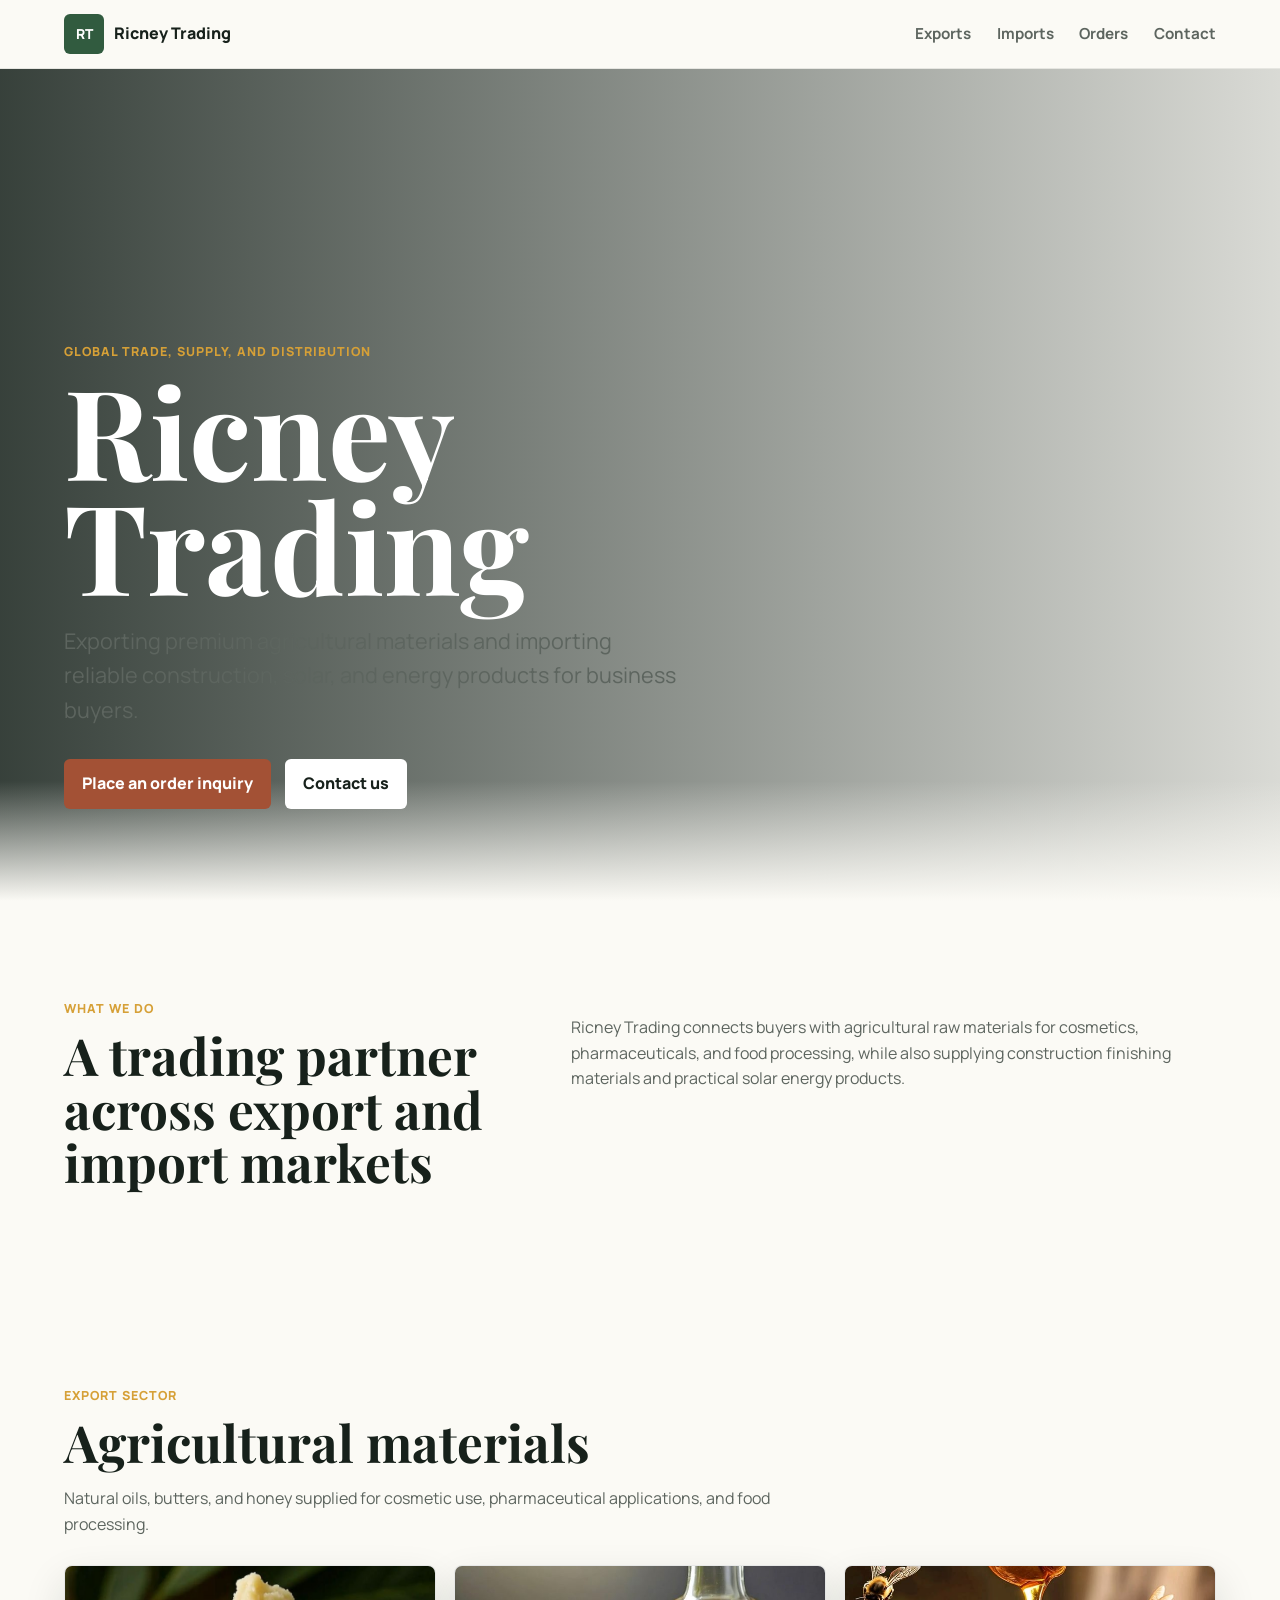
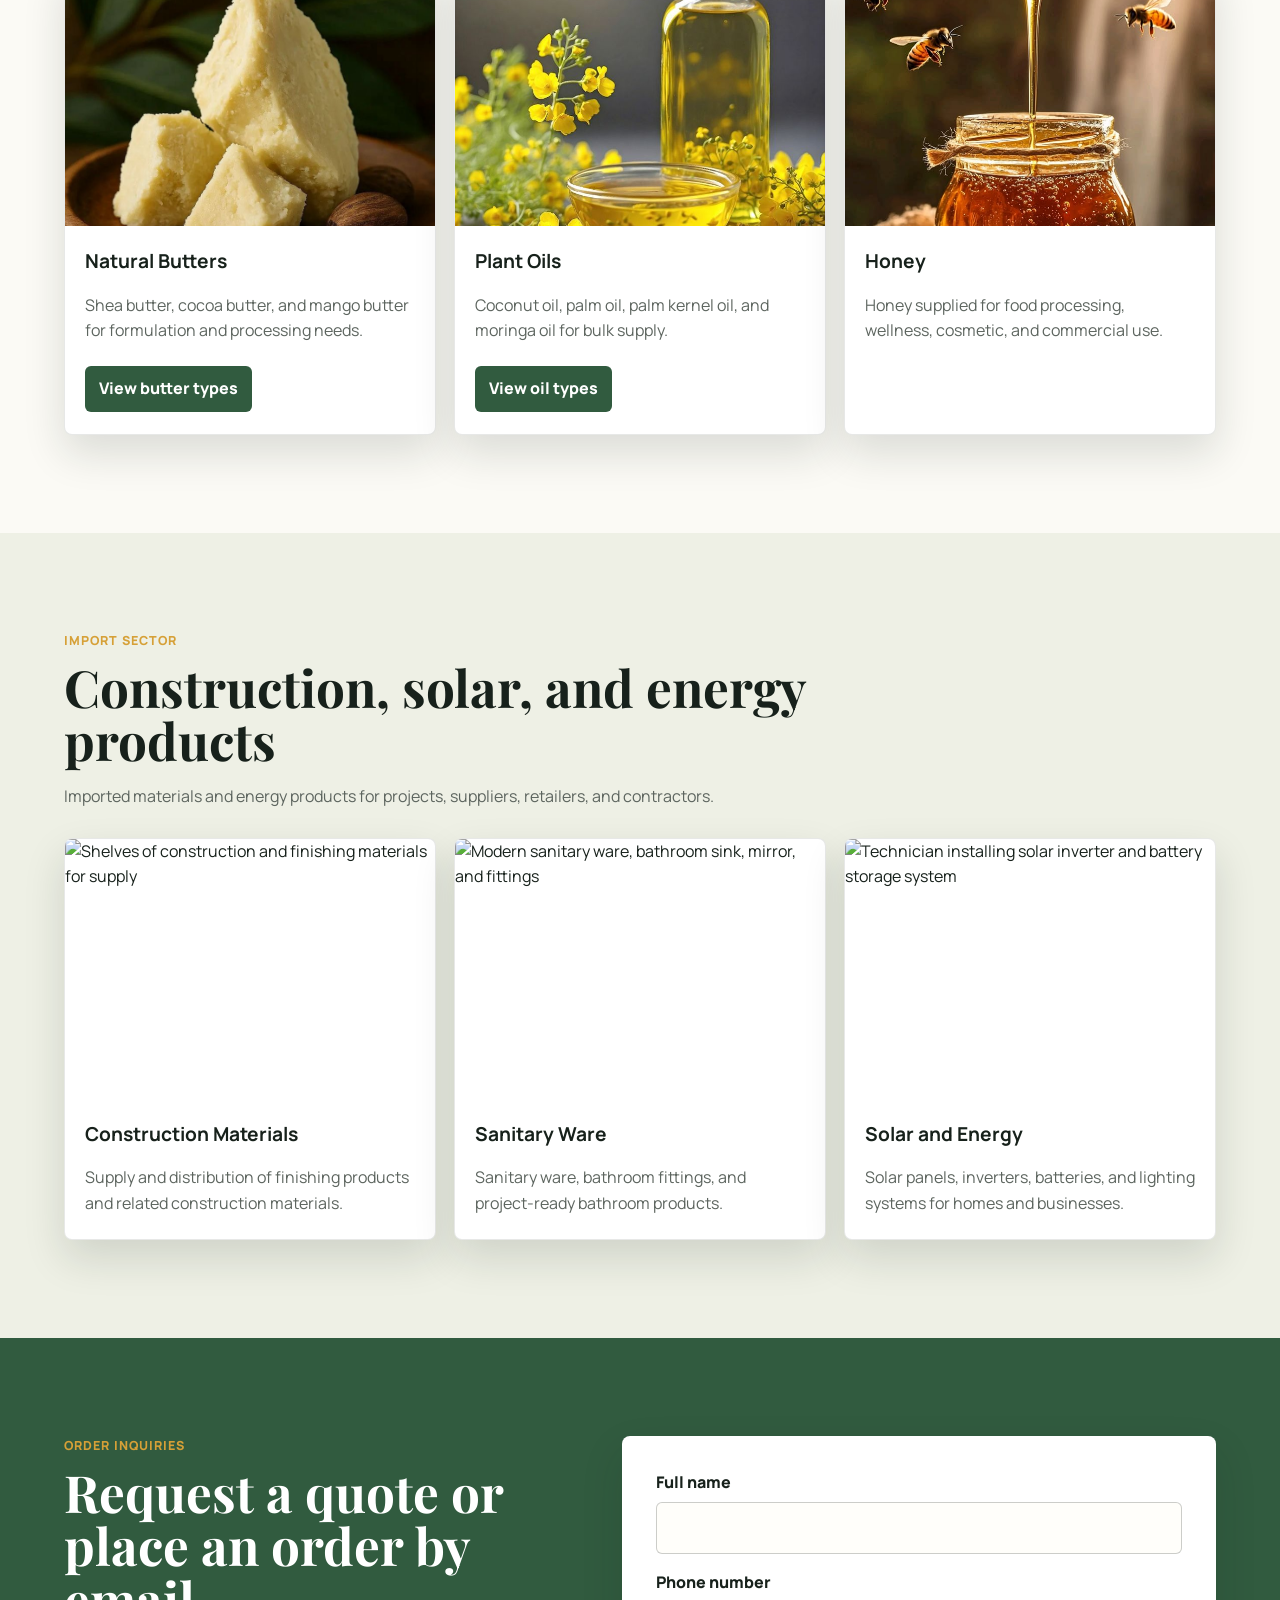
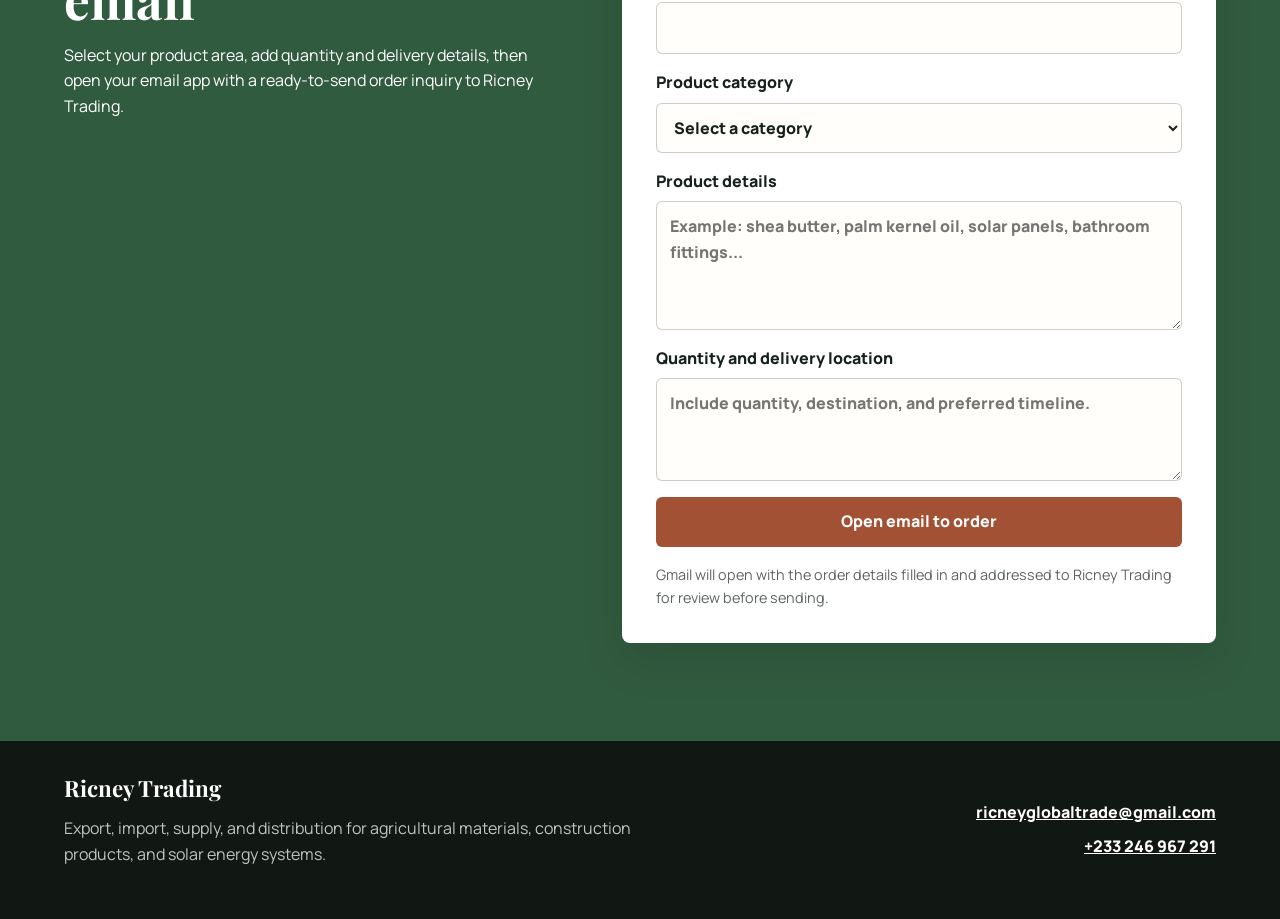
==== commit d4bf6523: "Add plant oils showcase page" ====
--- a/index.html
+++ b/index.html
@@ -60,11 +60,12 @@
           <p>Shea butter, cocoa butter, and mango butter for formulation and processing needs.</p>
           <span class="card-action">View butter types</span>
         </a>
-        <article class="product-card">
+        <a class="product-card product-link" href="oils.html" aria-label="View coconut oil, moringa oil, and palm oil">
           <img class="product-image product-image-oil" src="plant-oil.jpg" alt="Clear bottled plant oil product">
           <h3>Plant Oils</h3>
           <p>Coconut oil, palm oil, palm kernel oil, and moringa oil for bulk supply.</p>
-        </article>
+          <span class="card-action">View oil types</span>
+        </a>
         <article class="product-card">
           <img class="product-image product-image-honey" src="honey.jpg" alt="Honey jar with honey dipper">
           <h3>Honey</h3>
--- a/styles.css
+++ b/styles.css
@@ -334,12 +334,24 @@
     url("natural-butter.jpg") center/cover;
 }
 
-.butter-hero-copy {
+.oil-hero {
+  min-height: 560px;
+  display: grid;
+  align-items: end;
+  padding: clamp(82px, 12vw, 136px) clamp(18px, 5vw, 72px) clamp(48px, 7vw, 84px);
+  background:
+    linear-gradient(90deg, rgba(16, 25, 17, 0.86), rgba(16, 25, 17, 0.48), rgba(16, 25, 17, 0.18)),
+    url("plant-oil.jpg") center/cover;
+}
+
+.butter-hero-copy,
+.oil-hero-copy {
   width: min(760px, 100%);
   color: var(--white);
 }
 
-.butter-hero h1 {
+.butter-hero h1,
+.oil-hero h1 {
   margin: 0;
   font-family: "Playfair Display", Georgia, serif;
   font-size: clamp(3rem, 8vw, 6.6rem);
@@ -347,41 +359,107 @@
   letter-spacing: 0;
 }
 
-.butter-hero p:not(.eyebrow) {
+.butter-hero p:not(.eyebrow),
+.oil-hero p:not(.eyebrow) {
   max-width: 680px;
   color: rgba(255, 255, 255, 0.86);
   font-size: clamp(1rem, 2vw, 1.25rem);
 }
 
-.butter-section {
+.butter-section,
+.oil-section {
   background: var(--paper);
 }
 
-.butter-grid {
+.butter-grid,
+.oil-grid {
   display: grid;
   grid-template-columns: repeat(3, minmax(0, 1fr));
   gap: 18px;
-}
-
-.butter-card {
+  align-items: stretch;
+}
+
+.butter-card,
+.oil-card {
+  position: relative;
+  display: flex;
+  flex-direction: column;
   overflow: hidden;
   background: var(--white);
   border: 1px solid rgba(23, 33, 27, 0.1);
   border-radius: 8px;
   box-shadow: var(--shadow);
-}
-
-.butter-card img {
-  height: 320px;
+  transition: transform 180ms ease, box-shadow 180ms ease, border-color 180ms ease;
+}
+
+.butter-card::after,
+.oil-card::after {
+  content: "";
+  position: absolute;
+  inset: 0;
+  pointer-events: none;
+  background: linear-gradient(180deg, rgba(214, 160, 55, 0), rgba(214, 160, 55, 0.14));
+  opacity: 0;
+  transition: opacity 180ms ease;
+}
+
+.butter-card img,
+.oil-card img {
+  height: 300px;
   object-fit: cover;
-}
-
-.butter-card div {
+  transition: transform 220ms ease, filter 220ms ease;
+}
+
+.butter-card div,
+.oil-card div {
+  position: relative;
+  z-index: 1;
+  display: flex;
+  flex: 1;
+  flex-direction: column;
   padding: 22px;
 }
 
-.butter-card p {
+.butter-card h3,
+.oil-card h3 {
+  font-size: 1.28rem;
+}
+
+.butter-card p,
+.oil-card p {
+  flex: 1;
   margin-bottom: 0;
+}
+
+.butter-action,
+.oil-action {
+  align-self: flex-start;
+  margin: 20px 0 0;
+  text-decoration: none;
+}
+
+.butter-card:hover,
+.butter-card:focus-within,
+.oil-card:hover,
+.oil-card:focus-within {
+  border-color: rgba(214, 160, 55, 0.65);
+  box-shadow: 0 24px 58px rgba(23, 33, 27, 0.2);
+  transform: translateY(-8px);
+}
+
+.butter-card:hover::after,
+.butter-card:focus-within::after,
+.oil-card:hover::after,
+.oil-card:focus-within::after {
+  opacity: 1;
+}
+
+.butter-card:hover img,
+.butter-card:focus-within img,
+.oil-card:hover img,
+.oil-card:focus-within img {
+  filter: saturate(1.08) contrast(1.04);
+  transform: scale(1.055);
 }
 
 .contact-hero {
@@ -575,7 +653,8 @@
   .intro,
   .order-section,
   .contact-grid,
-  .butter-grid {
+  .butter-grid,
+  .oil-grid {
     grid-template-columns: 1fr;
   }
 
@@ -587,7 +666,8 @@
     min-height: 760px;
   }
 
-  .butter-hero {
+  .butter-hero,
+  .oil-hero {
     min-height: 620px;
   }
 
@@ -612,7 +692,14 @@
     justify-content: center;
   }
 
-  .butter-card img {
+  .butter-card img,
+  .oil-card img {
     height: 260px;
   }
-}
+
+  .butter-action,
+  .oil-action {
+    width: 100%;
+    justify-content: center;
+  }
+}
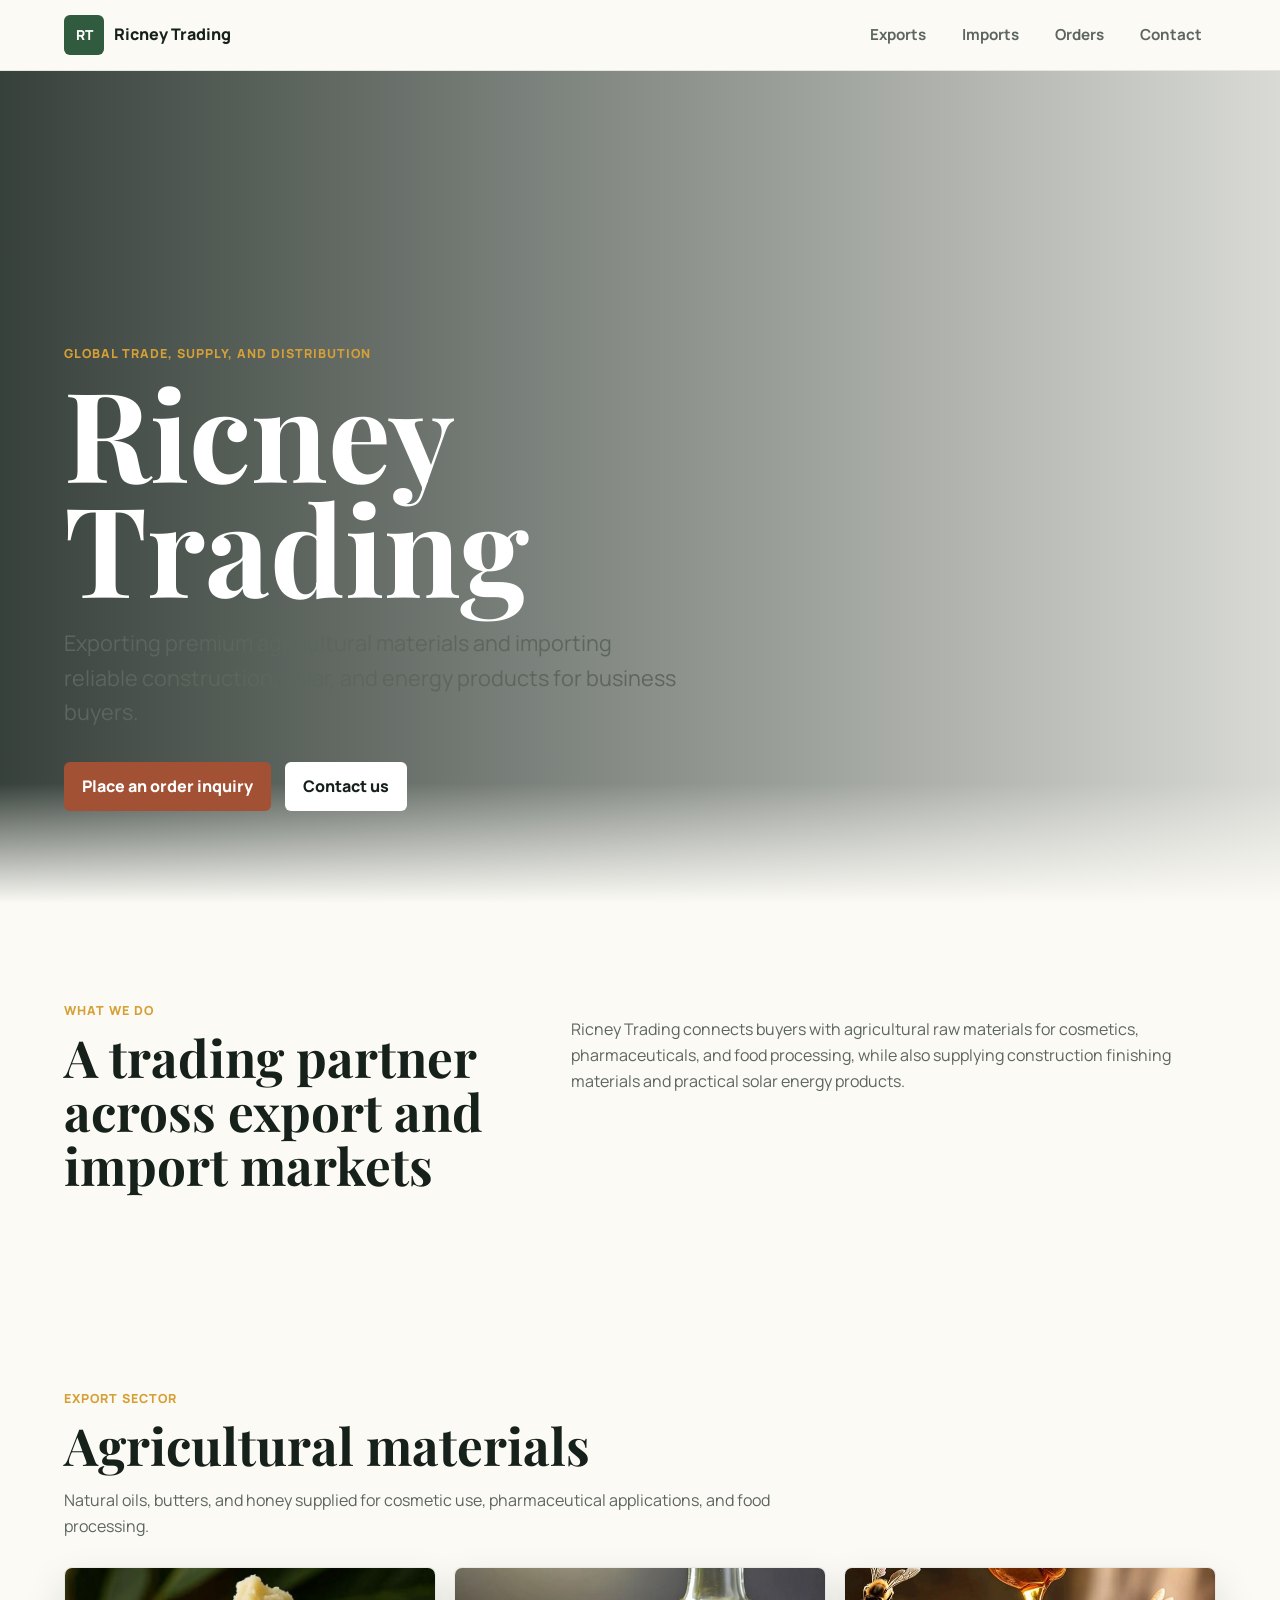
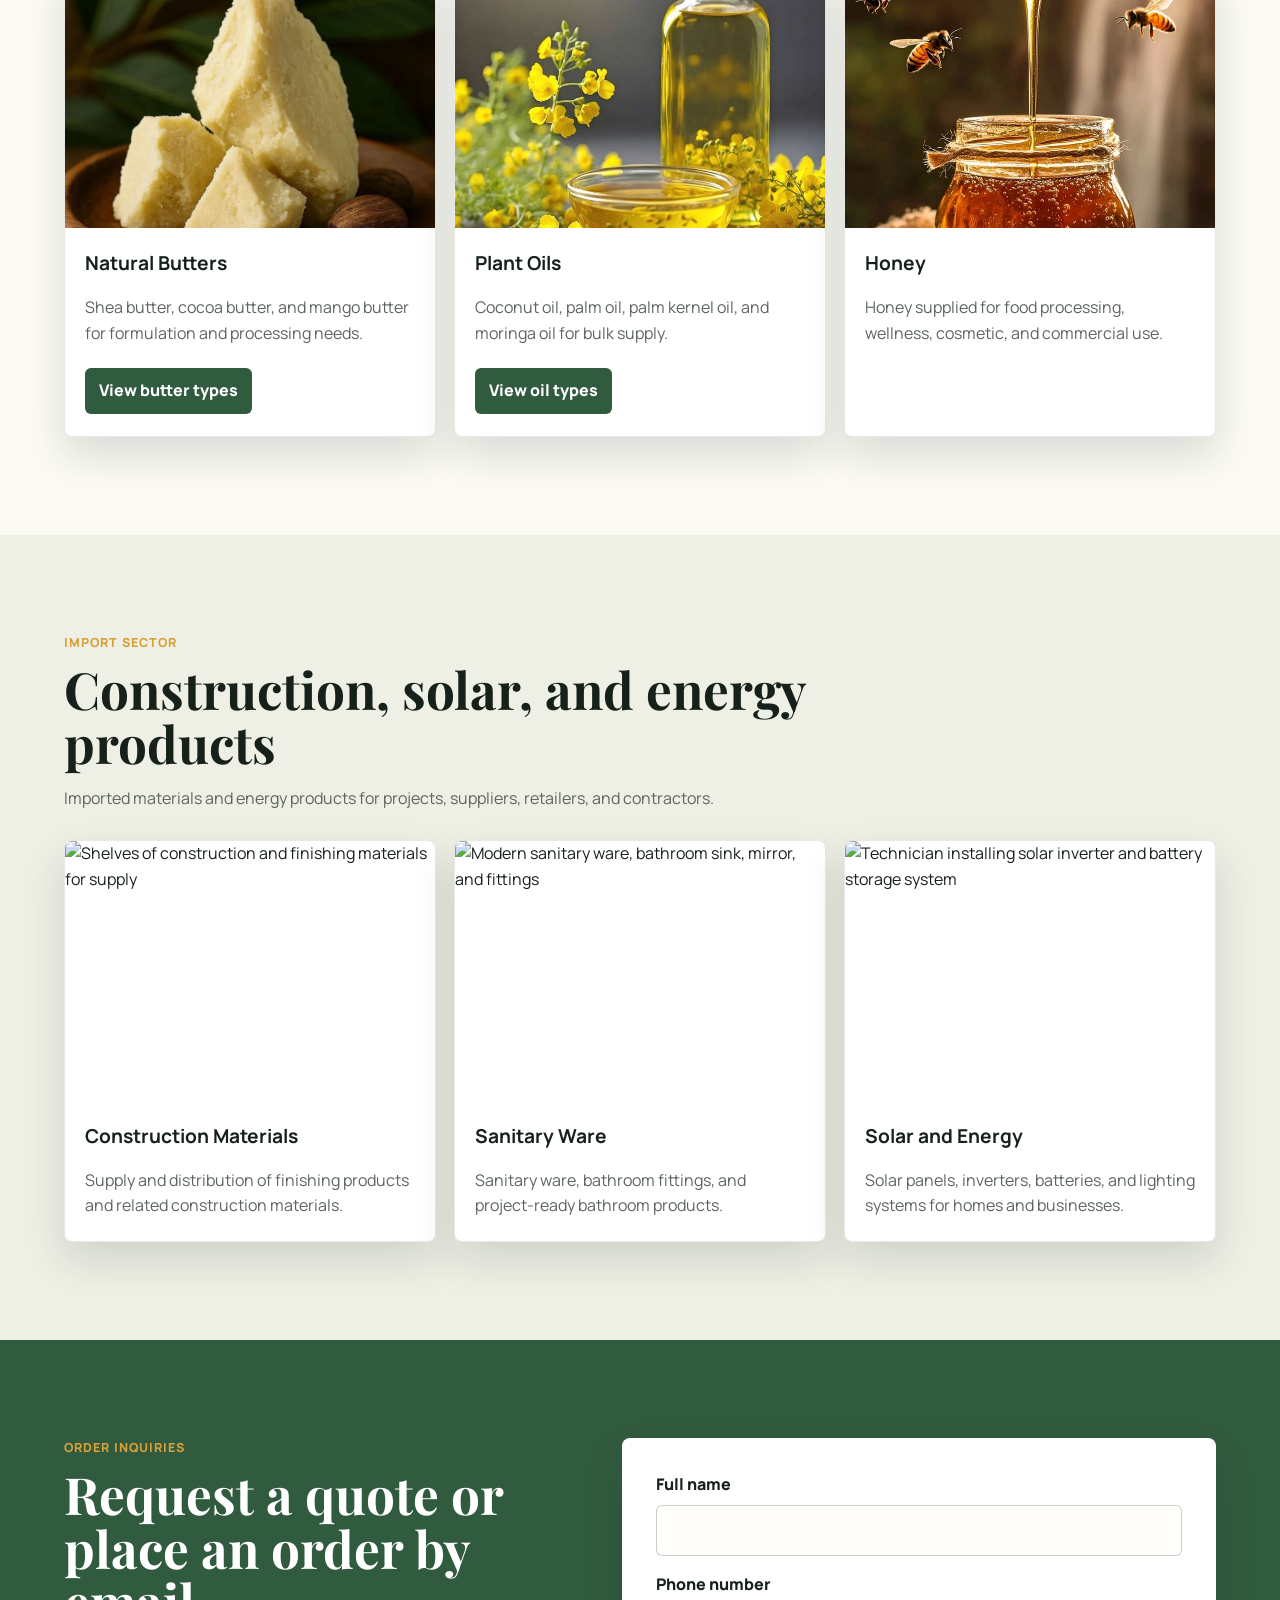
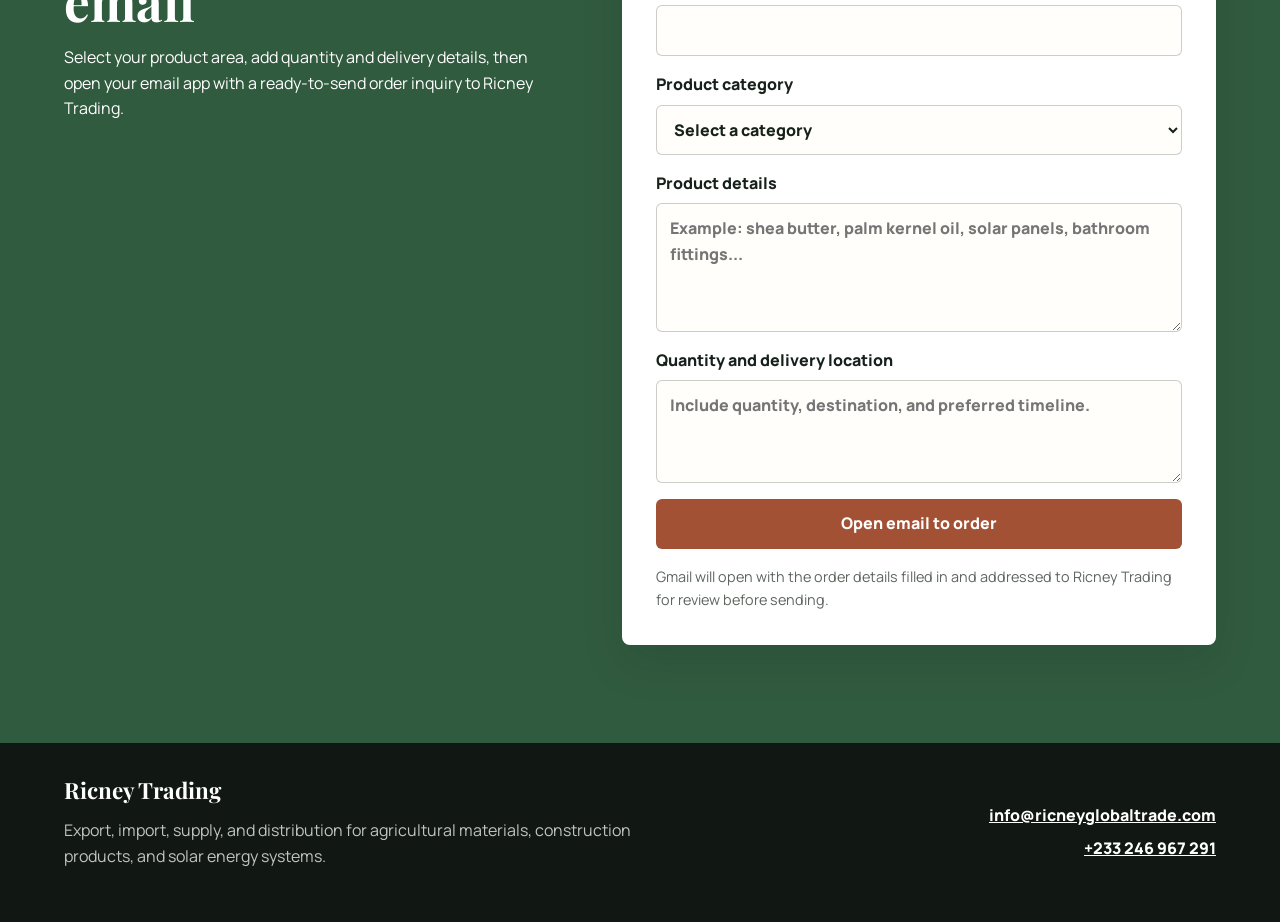
==== commit 47a1976f: "index.html" ====
--- a/index.html
+++ b/index.html
@@ -143,7 +143,7 @@
       <p>Export, import, supply, and distribution for agricultural materials, construction products, and solar energy systems.</p>
     </div>
     <address class="footer-contact">
-      <a href="mailto:ricneyglobaltrade@gmail.com">ricneyglobaltrade@gmail.com</a>
+      <a href="mailto:info@ricneyglobaltrade.com">info@ricneyglobaltrade.com</a>
       <a href="tel:+233246967291">+233 246 967 291</a>
     </address>
   </footer>
--- a/styles.css
+++ b/styles.css
@@ -75,22 +75,83 @@
   display: flex;
   flex-wrap: wrap;
   justify-content: flex-end;
-  gap: clamp(12px, 2vw, 28px);
+  gap: 8px;
   font-size: 0.95rem;
   font-weight: 700;
 }
 
 .main-nav a {
+  position: relative;
+  display: inline-flex;
+  align-items: center;
+  min-height: 42px;
+  padding: 9px 14px;
+  overflow: hidden;
+  border-radius: 999px;
   text-decoration: none;
   color: var(--muted);
-}
-
-.main-nav a:hover {
-  color: var(--leaf);
-}
-
+  transition: color 200ms ease, box-shadow 200ms ease, transform 200ms ease;
+}
+
+.main-nav a::before {
+  content: "";
+  position: absolute;
+  inset: 0;
+  z-index: -1;
+  background:
+    linear-gradient(135deg, rgba(214, 160, 55, 0.2), rgba(49, 91, 63, 0.12)),
+    rgba(255, 255, 255, 0.58);
+  border: 1px solid rgba(214, 160, 55, 0.38);
+  border-radius: inherit;
+  opacity: 0;
+  transform: scale(0.86);
+  transition: opacity 220ms ease, transform 220ms ease;
+}
+
+.main-nav a::after {
+  content: "";
+  position: absolute;
+  left: 16px;
+  right: 16px;
+  bottom: 7px;
+  height: 2px;
+  background: linear-gradient(90deg, var(--sun), var(--clay));
+  border-radius: 999px;
+  opacity: 0;
+  transform: translateX(-18px) scaleX(0.28);
+  transform-origin: left;
+  transition: opacity 220ms ease, transform 220ms ease;
+}
+
+.main-nav a:hover,
+.main-nav a:focus-visible,
 .main-nav a[aria-current="page"] {
   color: var(--leaf);
+  box-shadow: 0 10px 24px rgba(23, 33, 27, 0.1);
+}
+
+.main-nav a:hover,
+.main-nav a:focus-visible {
+  transform: translateY(-2px);
+}
+
+.main-nav a:hover::before,
+.main-nav a:focus-visible::before,
+.main-nav a[aria-current="page"]::before {
+  opacity: 1;
+  transform: scale(1);
+}
+
+.main-nav a:hover::after,
+.main-nav a:focus-visible::after,
+.main-nav a[aria-current="page"]::after {
+  opacity: 1;
+  transform: translateX(0) scaleX(1);
+}
+
+.main-nav a:focus-visible {
+  outline: 3px solid rgba(214, 160, 55, 0.38);
+  outline-offset: 3px;
 }
 
 .hero {
@@ -375,7 +436,7 @@
 .oil-grid {
   display: grid;
   grid-template-columns: repeat(3, minmax(0, 1fr));
-  gap: 18px;
+  gap: 22px;
   align-items: stretch;
 }
 
@@ -392,6 +453,12 @@
   transition: transform 180ms ease, box-shadow 180ms ease, border-color 180ms ease;
 }
 
+.oil-card {
+  background:
+    linear-gradient(180deg, rgba(238, 240, 229, 0.44), rgba(255, 255, 255, 0) 42%),
+    var(--white);
+}
+
 .butter-card::after,
 .oil-card::after {
   content: "";
@@ -410,6 +477,18 @@
   transition: transform 220ms ease, filter 220ms ease;
 }
 
+.oil-card-image-coconut {
+  object-position: center center;
+}
+
+.oil-card-image-moringa {
+  object-position: center 42%;
+}
+
+.oil-card-image-palm {
+  object-position: center center;
+}
+
 .butter-card div,
 .oil-card div {
   position: relative;
@@ -423,6 +502,14 @@
 .butter-card h3,
 .oil-card h3 {
   font-size: 1.28rem;
+  padding-bottom: 8px;
+}
+
+.oil-card h3 {
+  display: inline-flex;
+  align-items: center;
+  width: fit-content;
+  border-bottom: 3px solid rgba(214, 160, 55, 0.72);
 }
 
 .butter-card p,
@@ -436,6 +523,16 @@
   align-self: flex-start;
   margin: 20px 0 0;
   text-decoration: none;
+}
+
+.oil-action {
+  margin-top: 24px;
+  background: var(--aqua);
+}
+
+.oil-action:hover,
+.oil-action:focus-visible {
+  background: var(--leaf);
 }
 
 .butter-card:hover,
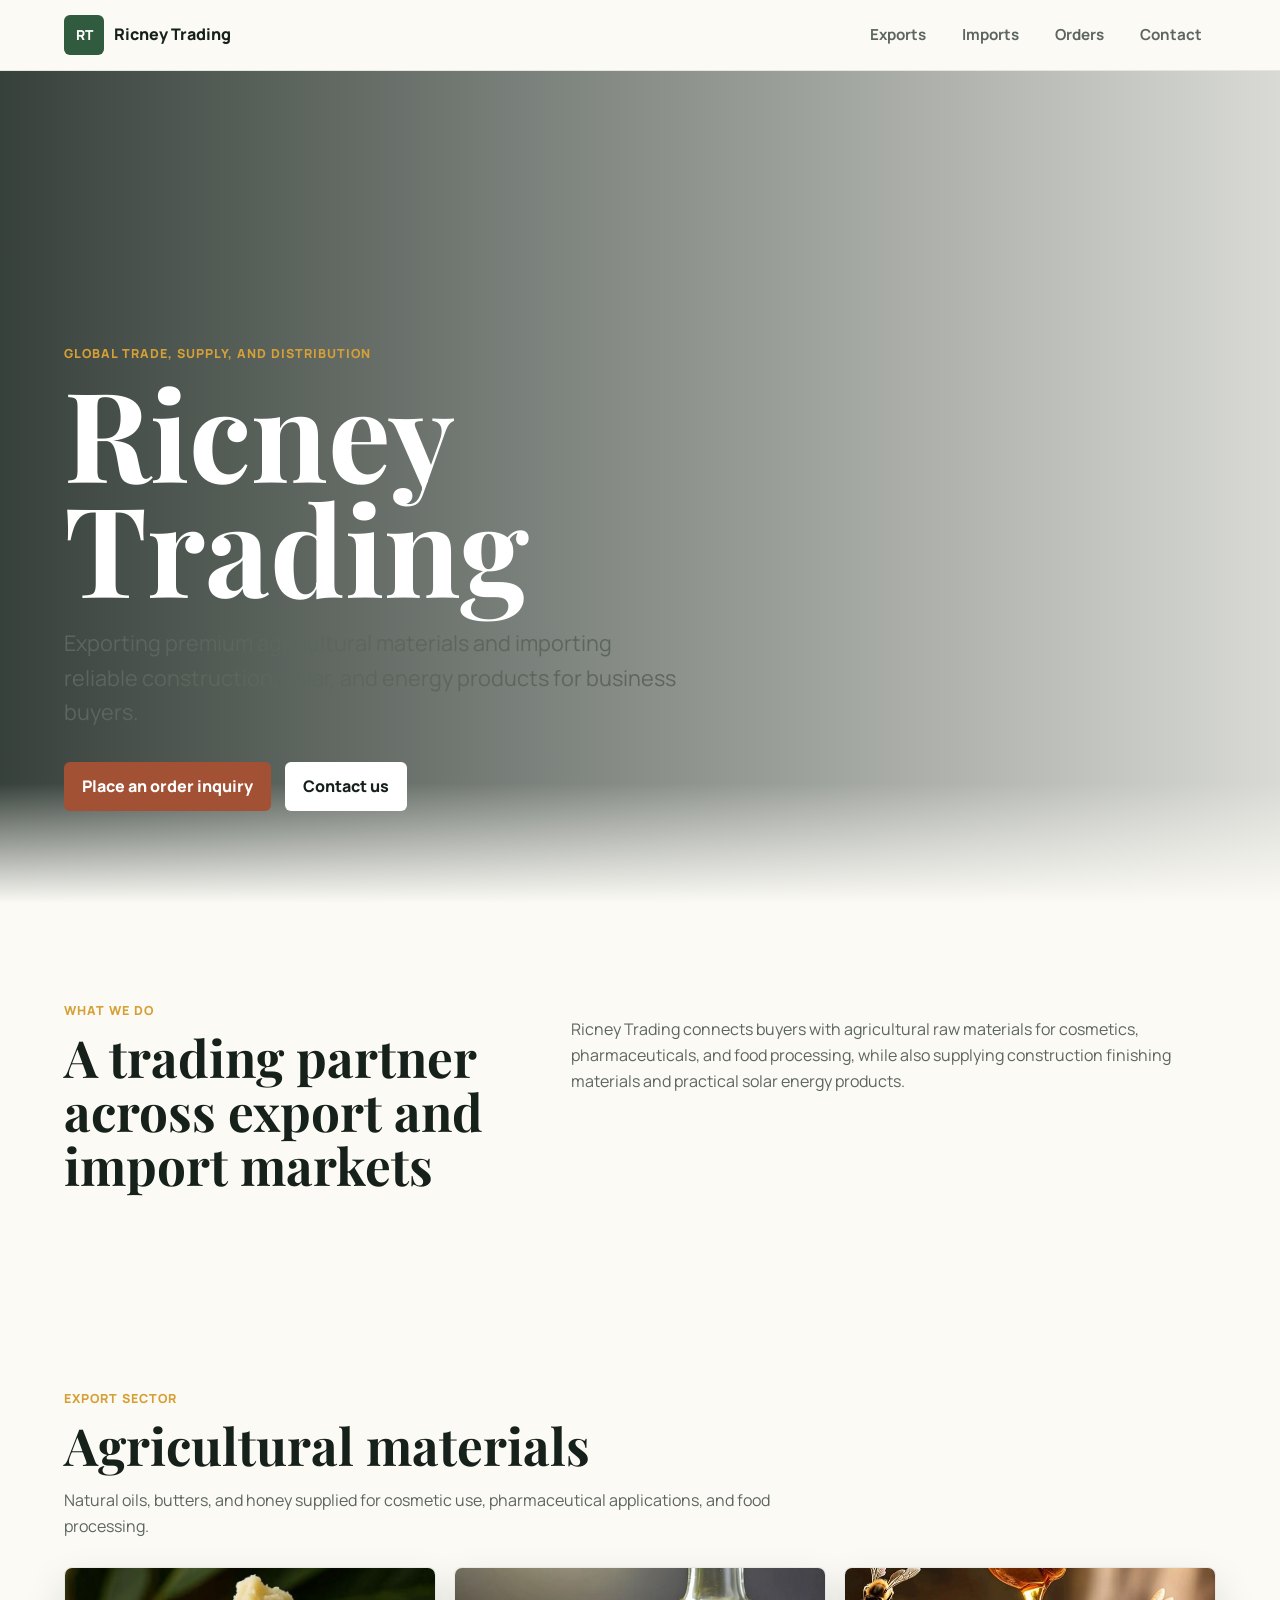
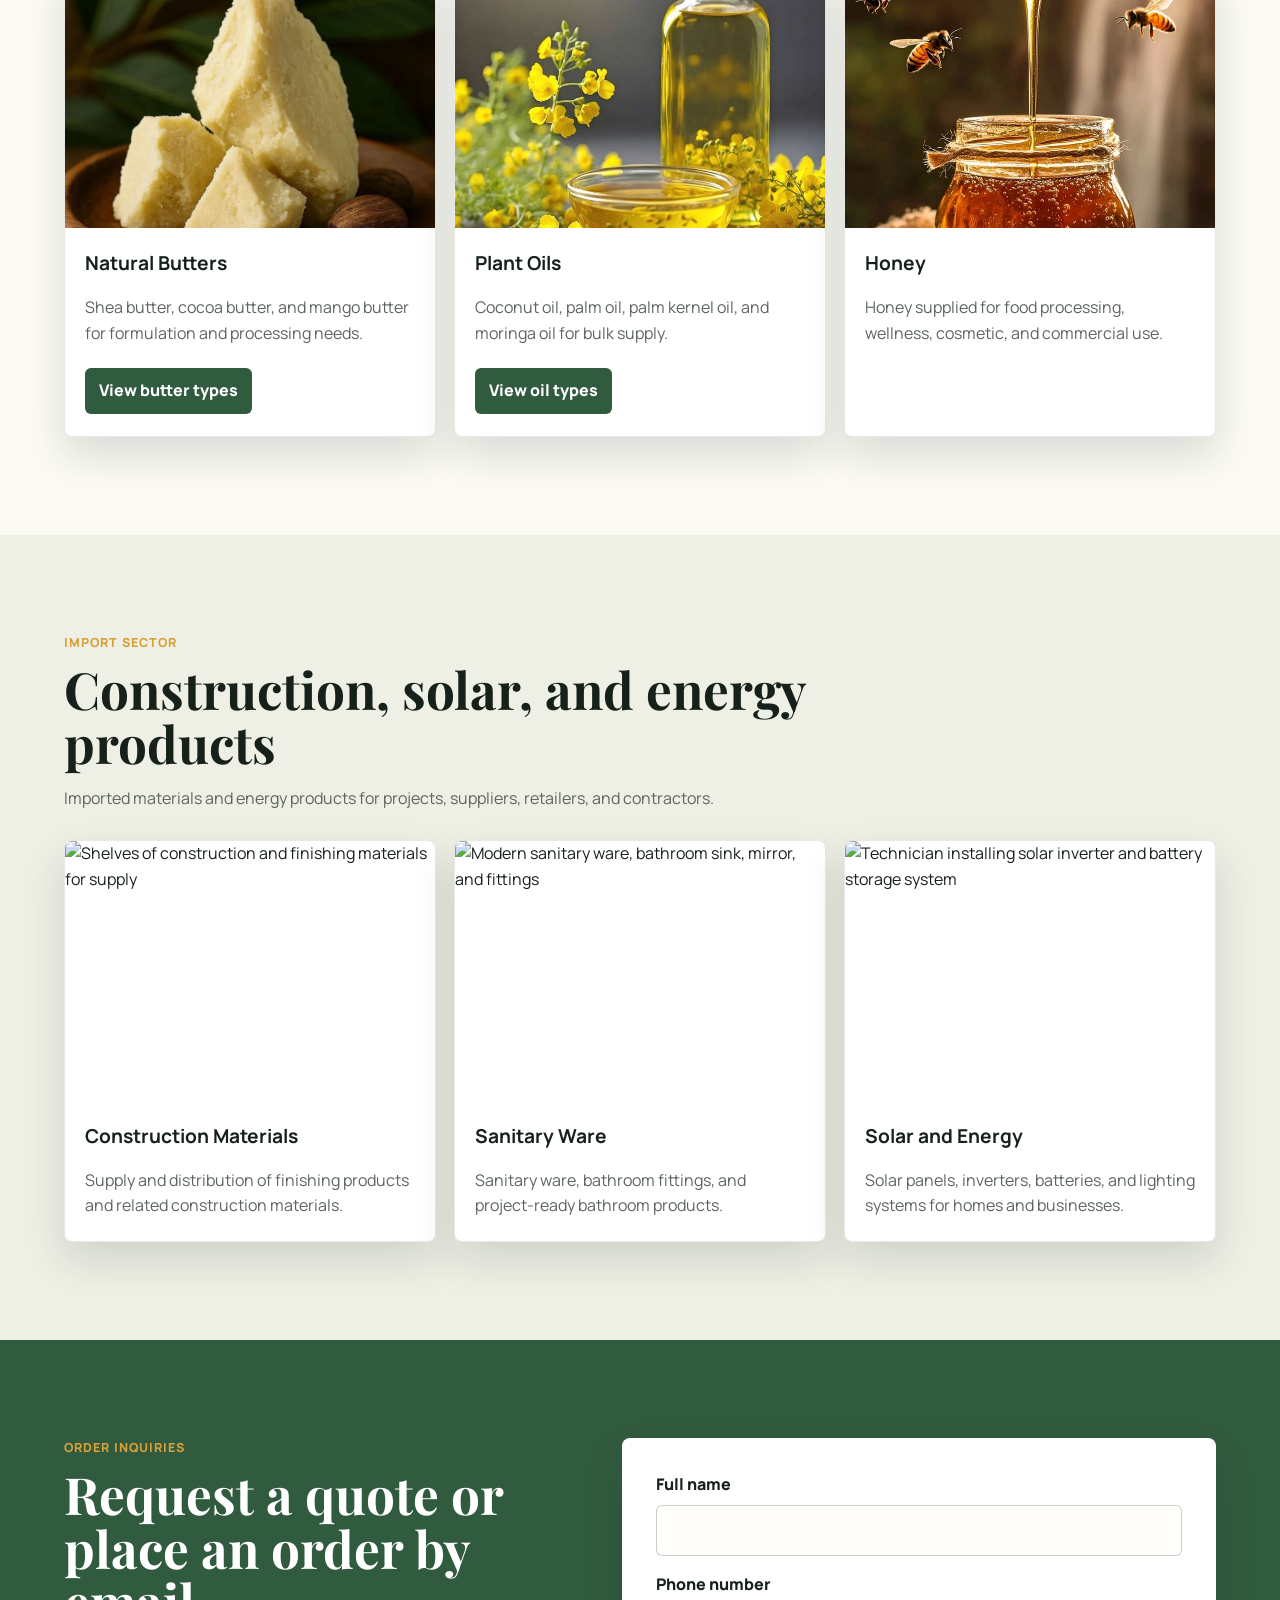
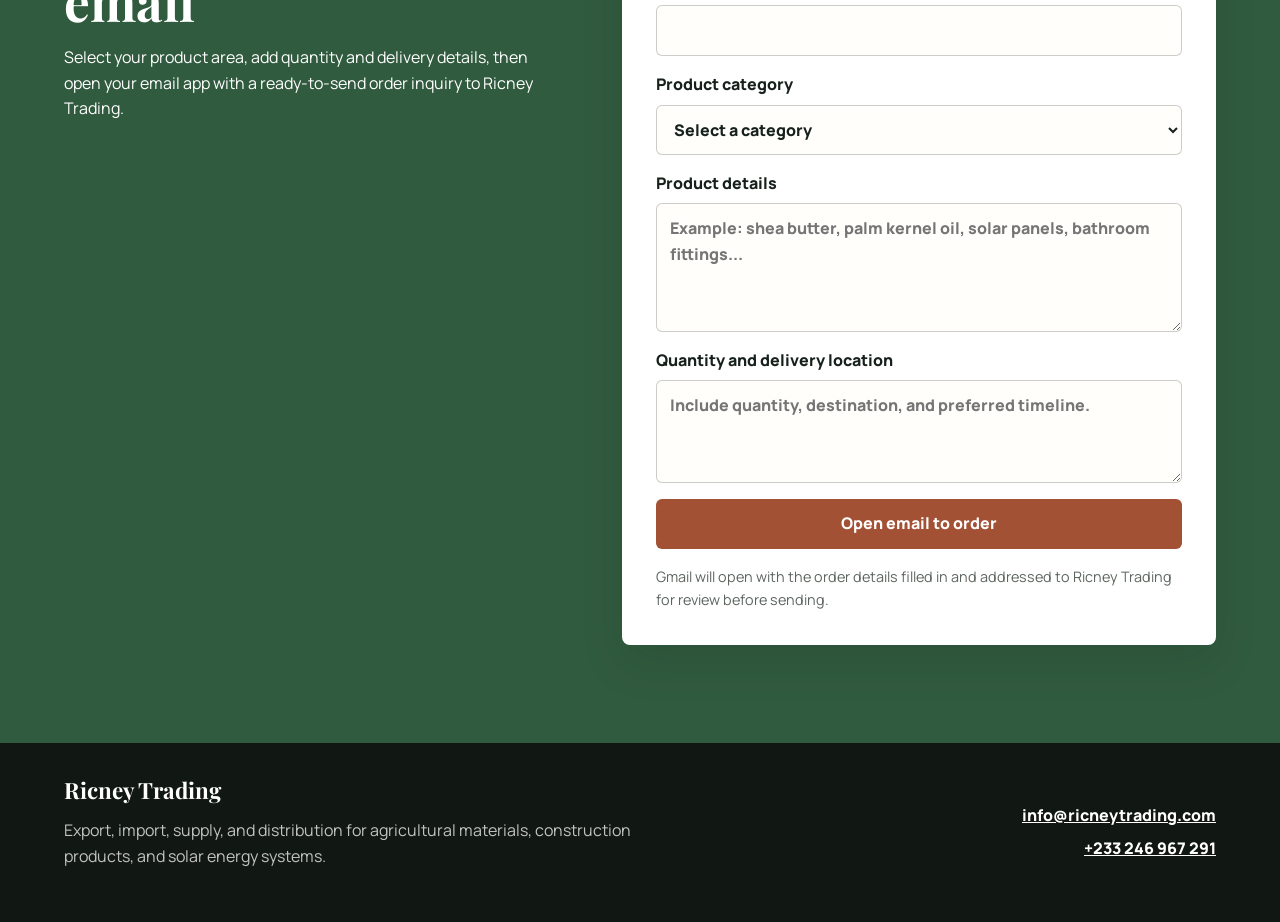
==== commit e444a106: "Update index.html" ====
--- a/index.html
+++ b/index.html
@@ -143,7 +143,7 @@
       <p>Export, import, supply, and distribution for agricultural materials, construction products, and solar energy systems.</p>
     </div>
     <address class="footer-contact">
-      <a href="mailto:info@ricneyglobaltrade.com">info@ricneyglobaltrade.com</a>
+      <a href="mailto:info@ricneytrading.com">info@ricneytrading.com</a>
       <a href="tel:+233246967291">+233 246 967 291</a>
     </address>
   </footer>
